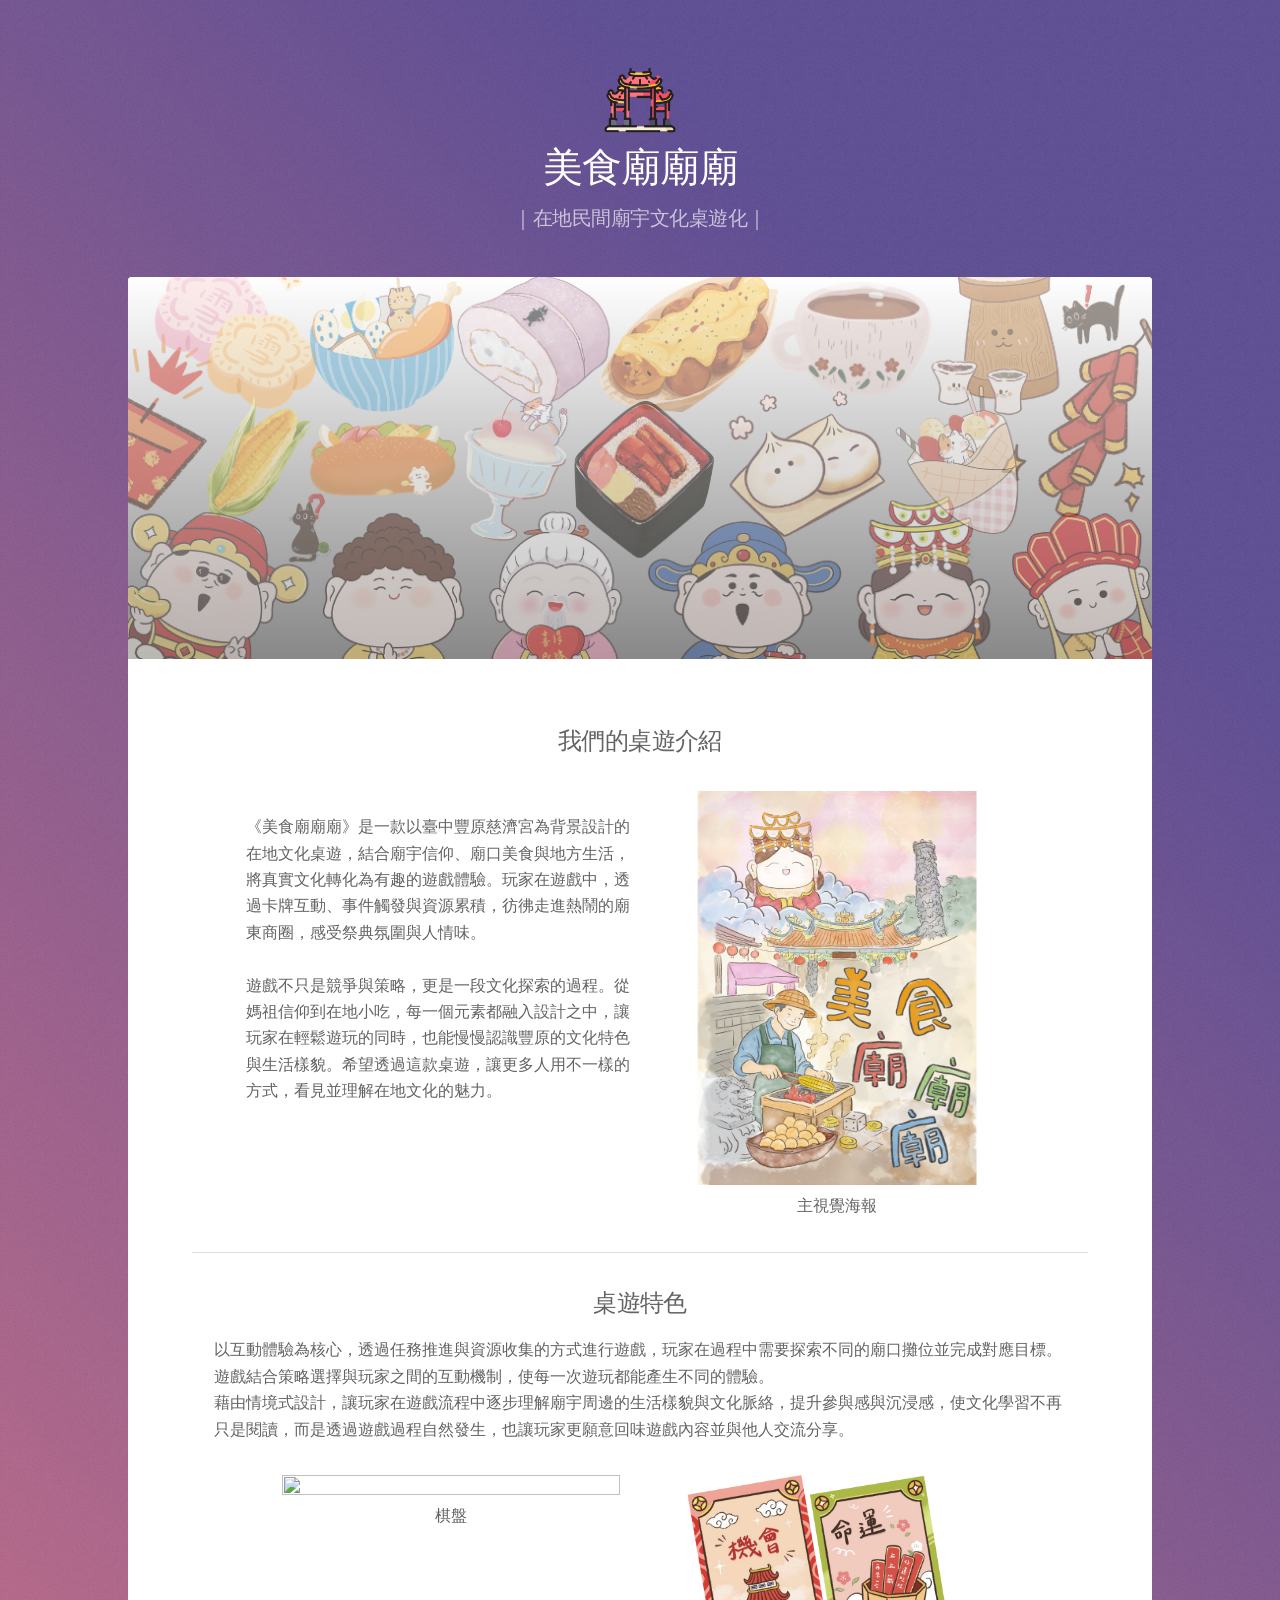
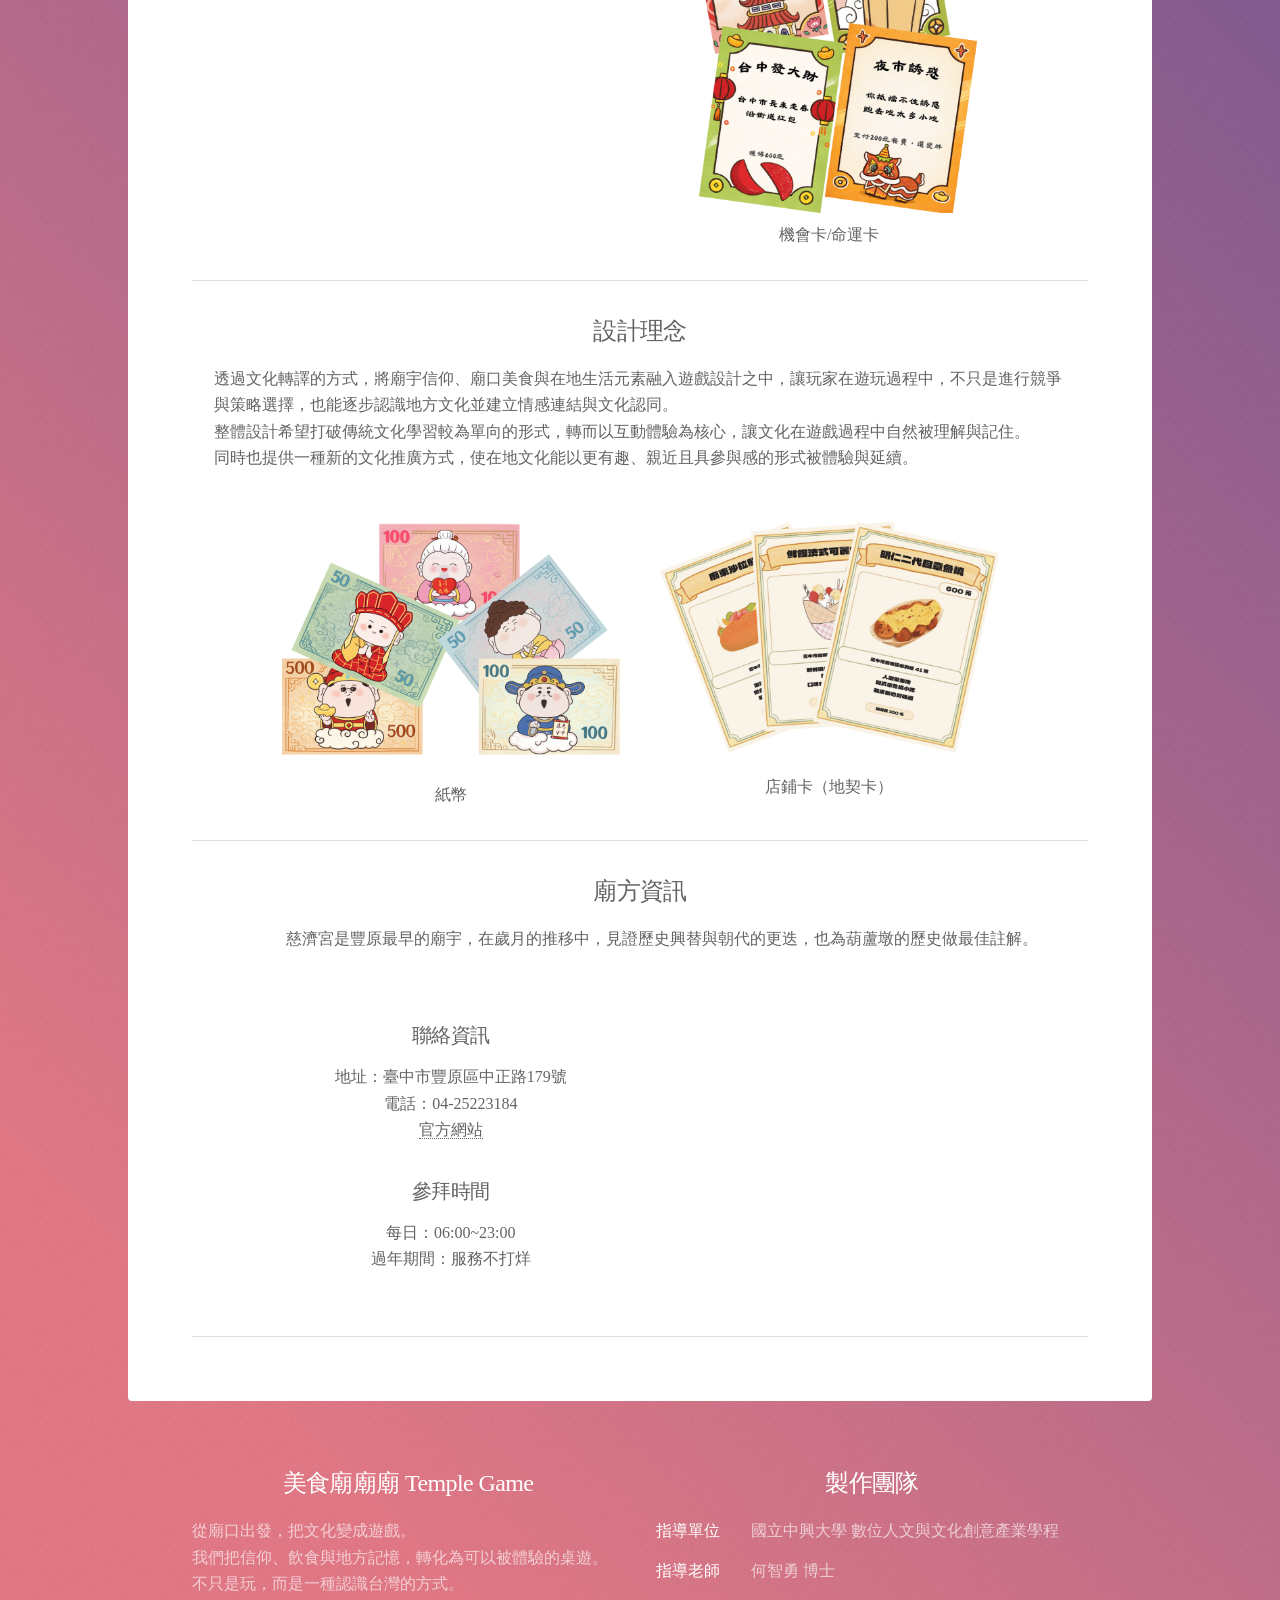
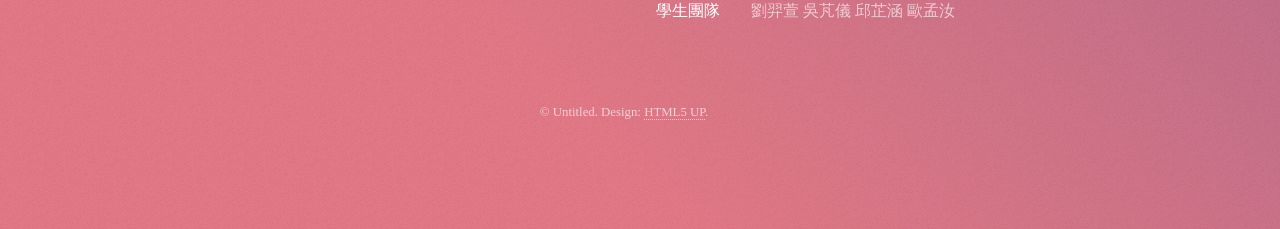
==== generic.html @ 6a03b74d "Add files via upload" ====
<!DOCTYPE HTML>
<!--
	Stellar by HTML5 UP
	html5up.net | @ajlkn
	Free for personal and commercial use under the CCA 3.0 license (html5up.net/license)
-->
<html>
	<head>
		<title>Tample-Game</title>
		<meta charset="utf-8" />
		<meta name="viewport" content="width=device-width, initial-scale=1, user-scalable=no" />
		<link rel="stylesheet" href="assets/css/main.css" />
		<noscript><link rel="stylesheet" href="assets/css/noscript.css" /></noscript>
	</head>
	<body class="is-preload">

		<!-- Wrapper -->
			<div id="wrapper">

				<!-- Header -->
					<header id="header">
						<span class="logo"><img src="images/chinese-temple.png"  width="8%" height="8%" alt=""/></span>
						<h1>美食廟廟廟</h1>
						<p>｜在地民間廟宇文化桌遊化｜</p>
					</header>

				<!-- Main -->
					<div id="main">

						<!-- Content -->
							<section id="content" class="main">
								<span class="image main"><img src="images/頁首.png" width="auto" height="auto" alt=""/></span>
								<h2>我們的桌遊介紹</h2>
								<p></p>
								<div class="container1">
									<div class="col1">《美食廟廟廟》是一款以臺中豐原慈濟宮為背景設計的在地文化桌遊，結合廟宇信仰、廟口美食與地方生活，將真實文化轉化為有趣的遊戲體驗。玩家在遊戲中，透過卡牌互動、事件觸發與資源累積，彷彿走進熱鬧的廟東商圈，感受祭典氛圍與人情味。
										<br>
								<br>
								遊戲不只是競爭與策略，更是一段文化探索的過程。從媽祖信仰到在地小吃，每一個元素都融入設計之中，讓玩家在輕鬆遊玩的同時，也能慢慢認識豐原的文化特色與生活樣貌。希望透過這款桌遊，讓更多人用不一樣的方式，看見並理解在地文化的魅力。
									</div>
									<div class="col2"><img src="images/主視覺海報.png" width="100%" height="100%" alt=""/>主視覺海報</div>
									
								</div>
								<hr>
								
								<p></p>
								<h2>桌遊特色</h2>
								<div class="p1">
								<p>以互動體驗為核心，透過任務推進與資源收集的方式進行遊戲，玩家在過程中需要探索不同的廟口攤位並完成對應目標。遊戲結合策略選擇與玩家之間的互動機制，使每一次遊玩都能產生不同的體驗。
								<br>
								藉由情境式設計，讓玩家在遊戲流程中逐步理解廟宇周邊的生活樣貌與文化脈絡，提升參與感與沉浸感，使文化學習不再只是閱讀，而是透過遊戲過程自然發生，也讓玩家更願意回味遊戲內容並與他人交流分享。</p></div>
							  <div class="container2">
								  <div class="col3"><img src="images/棋盤.png" width="100%" height="100%" alt=""/>棋盤</div>
								  <div class="col4"><img src="images/機會命運.png" width="100%" height="100%" alt=""/>機會卡/命運卡</div>
								</div>
								<hr>
								<h2>設計理念</h2>
								<div class="p2">
								<p>透過文化轉譯的方式，將廟宇信仰、廟口美食與在地生活元素融入遊戲設計之中，讓玩家在遊玩過程中，不只是進行競爭與策略選擇，也能逐步認識地方文化並建立情感連結與文化認同。<br>整體設計希望打破傳統文化學習較為單向的形式，轉而以互動體驗為核心，讓文化在遊戲過程中自然被理解與記住。
									<br>同時也提供一種新的文化推廣方式，使在地文化能以更有趣、親近且具參與感的形式被體驗與延續。</p>
									</div>
							  <div class="container3"> 
								  <div class="col5"><img src="images/錢幣.png" width="100%" height="85%" alt=""/>紙幣</div>
								  <div class="col6"><img src="images/店鋪卡.png" width="100%" height="90%" alt=""/>店鋪卡（地契卡）</div>
                                </div>
								<hr>
								<h2>廟方資訊</h2>
								<div class="p3">
								<p>慈濟宮是豐原最早的廟宇，在歲月的推移中，見證歷史興替與朝代的更迭，也為葫蘆墩的歷史做最佳註解。</p>
									</div>
								<div class="container4"> 
								  <div class="col7">
									  <h3>聯絡資訊</h3>
									地址：臺中市豐原區中正路179號
 									<br>電話：04-25223184
									  <br><a href="https://www.fyma.com.tw/index.php">官方網站</a>
									   <p>
									<h3>參拜時間</h3>
									每日：06:00~23:00
									<br>過年期間：服務不打烊
									  </p></div>
								
									
								  <div class="col8"><iframe src="https://www.google.com/maps/embed?pb=!1m14!1m8!1m3!1d14550.87748679937!2d120.718991!3d24.251592!3m2!1i1024!2i768!4f13.1!3m3!1m2!1s0x34691a0f5cfa299f%3A0x69ab580b40ba8747!2z6LGQ5Y6f5oWI5r-f5a6uKOixkOWOn-WqvSk!5e0!3m2!1szh-TW!2stw!4v1776348699461!5m2!1szh-TW!2stw" width="100%" height="100%" style="border:0;" allowfullscreen="" loading="lazy" referrerpolicy="no-referrer-when-downgrade"></iframe>
								  
								  </div>
								
								
								
								
								</div>	
						<hr>
							</section>

					</div>

				<!-- Footer -->
					<footer id="footer">
						<section>
							<h2>美食廟廟廟 Temple Game</h2>
							<p>從廟口出發，把文化變成遊戲。
							<br>我們把信仰、飲食與地方記憶，轉化為可以被體驗的桌遊。
								不只是玩，而是一種認識台灣的方式。</p>
						</section>
						
						<section>
							<h2>製作團隊</h2>
							<dl class="alt">
								<dt>指導單位</dt>
								<dd>國立中興大學 數位人文與文化創意產業學程</dd>
								<dt>指導老師</dt>
								<dd>何智勇 博士</dd>
								<dt>學生團隊</dt>
								<dd>劉羿萱 吳芃儀 邱芷涵 歐孟汝</dd>
							</dl>
							
						</section>
						<p class="copyright">&copy; Untitled. Design: <a href="https://html5up.net">HTML5 UP</a>.</p>
					</footer>

			</div>

		

	</body>
</html>
---- assets/css/main.css ----
@import url(fontawesome-all.min.css);
@import 'https://fonts.googleapis.com/css?family=Source+Sans+Pro:300,400';
@import url("jf_openhuninn_2_1/stylesheet.css");


/*
	Stellar by HTML5 UP
	html5up.net | @ajlkn
	Free for personal and commercial use under the CCA 3.0 license (html5up.net/license)
*/

html, body, div, span, applet, object,
iframe, h1, h2, h3, h4, h5, h6, p, blockquote,
pre, a, abbr, acronym, address, big, cite,
code, del, dfn, em, img, ins, kbd, q, s, samp,
small, strike, strong, sub, sup, tt, var, b,
u, i, center, dl, dt, dd, ol, ul, li, fieldset,
form, label, legend, table, caption, tbody,
tfoot, thead, tr, th, td, article, aside,
canvas, details, embed, figure, figcaption,
footer, header, hgroup, menu, nav, output, ruby,
section, summary, time, mark, audio, video {
    margin: 0;
    padding: 0;
    border: 0;
    font-size: 100%;
    font-family: "jf openhuninn 2 1";
    vertical-align: baseline;
}



article, aside, details, figcaption, figure,
footer, header, hgroup, menu, nav, section {
	display: block;}

body {
	line-height: 1;
}
h2 {
    text-align: center;
    font-family: "jf openhuninn 2 1";
}
.container1 {
    width: 88%;
    margin-left: auto;
    margin-right: auto;
    display: flex;
    height: 30%;
}
.col1 {
    flex: 1;
    width: 15%;
    height: 15%;
    text-align: left;
    padding-top: 3%;
}
.col2 {
    flex: 1;
    width: 23%;
    height: 21%;
    text-align: center;
}
.col2{width:120%; height:120%}
.col2 img{transform:scale(1,1);transition:all 1s ease-out}
.col2 img:hover{transform:scale(1.2,1.2);}

.container2{
    width: 80%;
    margin-left: auto;
    margin-right: auto;
    display: flex;
    height: 30%;
}
.col3 {
    flex: 1;
    width: 15%;
    height: 15%;
    text-align: center;
    margin-right: 20px;
}
.col3{width:120%; height:120%}
.col3 img{;transition: all 1s ease-out;}
.col3 img:hover{transform:scale(1.2,1.2);}

.col4 {
    flex: 1;
    width: 15%;
    height: 15%;
    text-align: center;
    margin-left: 20px;
}
.col4{width:120%; height:120%}
.col4 img{transition: all 1s ease-out;}
.col4 img:hover{transform:scale(1.2,1.2);}

.container3{
    width: 80%;
    margin-left: auto;
    margin-right: auto;
    display: flex;
    height: 30%;
}
.col5 {
    flex: 1;
    width: 15%;
    height: 15%;
    text-align: center;
    margin-right: 20px;
}
.col5{width:120%; height:120%}
.col5 img{;transition: all 1s ease-out;}
.col5 img:hover{transform:scale(1.2,1.2);}

.col6 {
    flex: 1;
    width: 15%;
    height: 15%;
    text-align: center;
    margin-left: 20px;
}
.col6{width:120%; height:120%}
.col6 img{transition: all 1s ease-out;}
.col6 img:hover{transform:scale(1.2,1.2);}

.container4{
    width: 80%;
    margin-left: auto;
    margin-right: auto;
    display: flex;
    height: 100%;
}
.col7 {
    flex: 1;
    width: 15%;
    height: 15%;
    text-align: center;
    margin-right: 20px;
    margin-top: 5%;
}

.col8 {
    flex: 1;
    text-align: center;
    margin-left: 20px;
}
.container5 {
    width: 88%;
    margin-left: auto;
    margin-right: auto;
    display: flex;
    height: 30%;
}
.col9 {
    flex: 1;
    height: 30%;
    text-align: left;
    padding-top: 3%;
    margin-right: 4%;
}
.col10 {
    flex: 1;
    width: 15%;
    height: 15%;
    text-align: center;
    margin-left: 5%;
}
.col10{width:120%; height:120%}
.col10 img{transition: all 1s ease-out;}
.col10 img:hover{transform:scale(1.2,1.2);}

.container6 {
	 width: 88%;
    margin-left: auto;
    margin-right: auto;
    display: flex;
    height: 30%;
}
.col11 {
	 flex: 1;
    height: 30%;
    text-align: left;
    padding-top: 3%;
    margin-right: 4%;

}
.col12 {
	flex: 1;
    width: 15%;
    height: 15%;
    text-align: center;
    margin-left: 5%;
}
.col12{width:120%; height:120%}
.col12 img{transition: all 1s ease-out;}
.col12 img:hover{transform:scale(1.2,1.2);}

.container7 {
	width: 80%;
    margin-left: auto;
    margin-right: auto;
    display: flex;
    height: 100%;
}
.col13 {
    flex: 1;
    width: 15%;
    height: 15%;
    text-align: center;
    margin-right: 20px;
}

.col14 {
	flex: 1;
    text-align: center;
    margin-left: 20px;
}



















ol, ul {
	list-style: none;
}

section .alt dt {
    padding-left: 0px;
    padding-right: 0px;
    min-width: 22%;


}


blockquote, q {
	quotes: none;
}

	blockquote:before, blockquote:after, q:before, q:after {
		content: '';
		content: none;
	}

table {
	border-collapse: collapse;
	border-spacing: 0;
}

body {
	-webkit-text-size-adjust: none;
}

mark {
	background-color: transparent;
	color: inherit;
}

input::-moz-focus-inner {
	border: 0;
	padding: 0;
}

input, select, textarea {
	-moz-appearance: none;
	-webkit-appearance: none;
	-ms-appearance: none;
	appearance: none;
}

/* Basic */

	@-ms-viewport {
		width: device-width;
	}

	body {
		-ms-overflow-style: scrollbar;
	}
.p1 {
    width: 95%;
    margin-left: auto;
    margin-right: auto;

}
.p2 {
    width: 95%;
    margin-left: auto;
    margin-right: auto;
}
.p3 {
    margin-right: auto;
    margin-left: auto;
    text-align: center;
    min-width: 105%;
}









	@media screen and (max-width: 480px) {

		html, body {
			min-width: 320px;
		}

	}

	html {
		box-sizing: border-box;
	}

	*, *:before, *:after {
		box-sizing: inherit;
	}

	body {
		background-color: #935d8c;
		background-image: url("images/overlay.png"), -moz-linear-gradient(45deg, #e37682 15%, #5f4d93 85%);
		background-image: url("images/overlay.png"), -webkit-linear-gradient(45deg, #e37682 15%, #5f4d93 85%);
		background-image: url("images/overlay.png"), -ms-linear-gradient(45deg, #e37682 15%, #5f4d93 85%);
		background-image: url("images/overlay.png"), linear-gradient(45deg, #e37682 15%, #5f4d93 85%);
	}

		body.is-preload *, body.is-preload *:before, body.is-preload *:after {
			-moz-animation: none !important;
			-webkit-animation: none !important;
			-ms-animation: none !important;
			animation: none !important;
			-moz-transition: none !important;
			-webkit-transition: none !important;
			-ms-transition: none !important;
			transition: none !important;
		}

/* Type */

	body {
		background-color: #935d8c;
		color: rgba(255, 255, 255, 0.65);
	}

	body, input, select, textarea {
		font-family: "Source Sans Pro", Helvetica, sans-serif;
		font-size: 17pt;
		font-weight: 300;
		line-height: 1.65;
	}

		@media screen and (max-width: 1680px) {

			body, input, select, textarea {
				font-size: 14pt;
			}

		}

		@media screen and (max-width: 1280px) {

			body, input, select, textarea {
				font-size: 12pt;
			}

		}

		@media screen and (max-width: 360px) {

			body, input, select, textarea {
				font-size: 11pt;
			}

		}

	a {
		-moz-transition: color 0.2s ease, border-bottom 0.2s ease;
		-webkit-transition: color 0.2s ease, border-bottom 0.2s ease;
		-ms-transition: color 0.2s ease, border-bottom 0.2s ease;
		transition: color 0.2s ease, border-bottom 0.2s ease;
		text-decoration: none;
		border-bottom: dotted 1px;
		color: inherit;
	}

		a:hover {
			border-bottom-color: transparent;
		}

	strong, b {
		font-weight: 400;
	}

	em, i {
		font-style: italic;
	}

	p {
		margin: 0 0 2em 0;
	}

		p.content {
			-moz-columns: 20em 2;
			-webkit-columns: 20em 2;
			-ms-columns: 20em 2;
			columns: 20em 2;
			-moz-column-gap: 2em;
			-webkit-column-gap: 2em;
			-ms-column-gap: 2em;
			column-gap: 2em;
			text-align: justify;
		}

	h1, h2, h3, h4, h5, h6 {
		font-weight: 300;
		line-height: 1.5;
		margin: 0 0 0.7em 0;
		letter-spacing: -0.025em;
	}

		h1 a, h2 a, h3 a, h4 a, h5 a, h6 a {
			color: inherit;
			text-decoration: none;
		}

	h1 {
		font-size: 2.5em;
		line-height: 1.2;
	}

	h2 {
		font-size: 1.5em;
	}

	h3 {
		font-size: 1.25em;
	}

	h4 {
		font-size: 1.1em;
	}

	h5 {
		font-size: 0.9em;
	}

	h6 {
		font-size: 0.7em;
	}

	@media screen and (max-width: 736px) {

		h1 {
			font-size: 2em;
		}

	}

	sub {
		font-size: 0.8em;
		position: relative;
		top: 0.5em;
	}

	sup {
		font-size: 0.8em;
		position: relative;
		top: -0.5em;
	}

	blockquote {
		border-left: solid 4px;
		font-style: italic;
		margin: 0 0 2em 0;
		padding: 0.5em 0 0.5em 2em;
	}

	code {
		border-radius: 8px;
		border: solid 1px;
		font-family: "Courier New", monospace;
		font-size: 0.9em;
		margin: 0 0.25em;
		padding: 0.25em 0.65em;
	}

	pre {
		-webkit-overflow-scrolling: touch;
		font-family: "Courier New", monospace;
		font-size: 0.9em;
		margin: 0 0 2em 0;
	}

		pre code {
			display: block;
			line-height: 1.75;
			padding: 1em 1.5em;
			overflow-x: auto;
		}

	hr {
		border: 0;
		border-bottom: solid 1px;
		margin: 2em 0;
	}

		hr.major {
			margin: 3em 0;
		}

	.align-left {
		text-align: left;
	}

	.align-center {
		text-align: center;
	}

	.align-right {
		text-align: right;
	}

	input, select, textarea {
		color: #ffffff;
	}

	a:hover {
		color: #ffffff;
	}

	strong, b {
		color: #ffffff;
	}

	h1, h2, h3, h4, h5, h6 {
		color: #ffffff;
	}

	blockquote {
		border-left-color: rgba(255, 255, 255, 0.35);
	}

	code {
		background: rgba(255, 255, 255, 0.075);
		border-color: rgba(255, 255, 255, 0.35);
	}

	hr {
		border-bottom-color: rgba(255, 255, 255, 0.35);
	}

/* Row */

	.row {
		display: flex;
		flex-wrap: wrap;
		box-sizing: border-box;
		align-items: stretch;
	}

		.row > * {
			box-sizing: border-box;
		}

		.row.gtr-uniform > * > :last-child {
			margin-bottom: 0;
		}

		.row.aln-left {
			justify-content: flex-start;
		}

		.row.aln-center {
			justify-content: center;
		}

		.row.aln-right {
			justify-content: flex-end;
		}

		.row.aln-top {
			align-items: flex-start;
		}

		.row.aln-middle {
			align-items: center;
		}

		.row.aln-bottom {
			align-items: flex-end;
		}

		.row > .imp {
			order: -1;
		}

		.row > .col-1 {
			width: 8.33333%;
		}

		.row > .off-1 {
			margin-left: 8.33333%;
		}

		.row > .col-2 {
			width: 16.66667%;
		}

		.row > .off-2 {
			margin-left: 16.66667%;
		}

		.row > .col-3 {
			width: 25%;
		}

		.row > .off-3 {
			margin-left: 25%;
		}

		.row > .col-4 {
			width: 33.33333%;
		}

		.row > .off-4 {
			margin-left: 33.33333%;
		}

		.row > .col-5 {
			width: 41.66667%;
		}

		.row > .off-5 {
			margin-left: 41.66667%;
		}

		.row > .col-6 {
			width: 50%;
		}

		.row > .off-6 {
			margin-left: 50%;
		}

		.row > .col-7 {
			width: 58.33333%;
		}

		.row > .off-7 {
			margin-left: 58.33333%;
		}

		.row > .col-8 {
			width: 66.66667%;
		}

		.row > .off-8 {
			margin-left: 66.66667%;
		}

		.row > .col-9 {
			width: 75%;
		}

		.row > .off-9 {
			margin-left: 75%;
		}

		.row > .col-10 {
			width: 83.33333%;
		}

		.row > .off-10 {
			margin-left: 83.33333%;
		}

		.row > .col-11 {
			width: 91.66667%;
		}

		.row > .off-11 {
			margin-left: 91.66667%;
		}

		.row > .col-12 {
			width: 100%;
		}

		.row > .off-12 {
			margin-left: 100%;
		}

		.row.gtr-0 {
			margin-top: 0;
			margin-left: 0em;
		}

			.row.gtr-0 > * {
				padding: 0 0 0 0em;
			}

			.row.gtr-0.gtr-uniform {
				margin-top: 0em;
			}

				.row.gtr-0.gtr-uniform > * {
					padding-top: 0em;
				}

		.row.gtr-25 {
			margin-top: 0;
			margin-left: -0.375em;
		}

			.row.gtr-25 > * {
				padding: 0 0 0 0.375em;
			}

			.row.gtr-25.gtr-uniform {
				margin-top: -0.375em;
			}

				.row.gtr-25.gtr-uniform > * {
					padding-top: 0.375em;
				}

		.row.gtr-50 {
			margin-top: 0;
			margin-left: -0.75em;
		}

			.row.gtr-50 > * {
				padding: 0 0 0 0.75em;
			}

			.row.gtr-50.gtr-uniform {
				margin-top: -0.75em;
			}

				.row.gtr-50.gtr-uniform > * {
					padding-top: 0.75em;
				}

		.row {
			margin-top: 0;
			margin-left: -1.5em;
		}

			.row > * {
				padding: 0 0 0 1.5em;
			}

			.row.gtr-uniform {
				margin-top: -1.5em;
			}

				.row.gtr-uniform > * {
					padding-top: 1.5em;
				}

		.row.gtr-150 {
			margin-top: 0;
			margin-left: -2.25em;
		}

			.row.gtr-150 > * {
				padding: 0 0 0 2.25em;
			}

			.row.gtr-150.gtr-uniform {
				margin-top: -2.25em;
			}

				.row.gtr-150.gtr-uniform > * {
					padding-top: 2.25em;
				}

		.row.gtr-200 {
			margin-top: 0;
			margin-left: -3em;
		}

			.row.gtr-200 > * {
				padding: 0 0 0 3em;
			}

			.row.gtr-200.gtr-uniform {
				margin-top: -3em;
			}

				.row.gtr-200.gtr-uniform > * {
					padding-top: 3em;
				}

		@media screen and (max-width: 1680px) {

			.row {
				display: flex;
				flex-wrap: wrap;
				box-sizing: border-box;
				align-items: stretch;
			}

				.row > * {
					box-sizing: border-box;
				}

				.row.gtr-uniform > * > :last-child {
					margin-bottom: 0;
				}

				.row.aln-left {
					justify-content: flex-start;
				}

				.row.aln-center {
					justify-content: center;
				}

				.row.aln-right {
					justify-content: flex-end;
				}

				.row.aln-top {
					align-items: flex-start;
				}

				.row.aln-middle {
					align-items: center;
				}

				.row.aln-bottom {
					align-items: flex-end;
				}

				.row > .imp-xlarge {
					order: -1;
				}

				.row > .col-1-xlarge {
					width: 8.33333%;
				}

				.row > .off-1-xlarge {
					margin-left: 8.33333%;
				}

				.row > .col-2-xlarge {
					width: 16.66667%;
				}

				.row > .off-2-xlarge {
					margin-left: 16.66667%;
				}

				.row > .col-3-xlarge {
					width: 25%;
				}

				.row > .off-3-xlarge {
					margin-left: 25%;
				}

				.row > .col-4-xlarge {
					width: 33.33333%;
				}

				.row > .off-4-xlarge {
					margin-left: 33.33333%;
				}

				.row > .col-5-xlarge {
					width: 41.66667%;
				}

				.row > .off-5-xlarge {
					margin-left: 41.66667%;
				}

				.row > .col-6-xlarge {
					width: 50%;
				}

				.row > .off-6-xlarge {
					margin-left: 50%;
				}

				.row > .col-7-xlarge {
					width: 58.33333%;
				}

				.row > .off-7-xlarge {
					margin-left: 58.33333%;
				}

				.row > .col-8-xlarge {
					width: 66.66667%;
				}

				.row > .off-8-xlarge {
					margin-left: 66.66667%;
				}

				.row > .col-9-xlarge {
					width: 75%;
				}

				.row > .off-9-xlarge {
					margin-left: 75%;
				}

				.row > .col-10-xlarge {
					width: 83.33333%;
				}

				.row > .off-10-xlarge {
					margin-left: 83.33333%;
				}

				.row > .col-11-xlarge {
					width: 91.66667%;
				}

				.row > .off-11-xlarge {
					margin-left: 91.66667%;
				}

				.row > .col-12-xlarge {
					width: 100%;
				}

				.row > .off-12-xlarge {
					margin-left: 100%;
				}

				.row.gtr-0 {
					margin-top: 0;
					margin-left: 0em;
				}

					.row.gtr-0 > * {
						padding: 0 0 0 0em;
					}

					.row.gtr-0.gtr-uniform {
						margin-top: 0em;
					}

						.row.gtr-0.gtr-uniform > * {
							padding-top: 0em;
						}

				.row.gtr-25 {
					margin-top: 0;
					margin-left: -0.375em;
				}

					.row.gtr-25 > * {
						padding: 0 0 0 0.375em;
					}

					.row.gtr-25.gtr-uniform {
						margin-top: -0.375em;
					}

						.row.gtr-25.gtr-uniform > * {
							padding-top: 0.375em;
						}

				.row.gtr-50 {
					margin-top: 0;
					margin-left: -0.75em;
				}

					.row.gtr-50 > * {
						padding: 0 0 0 0.75em;
					}

					.row.gtr-50.gtr-uniform {
						margin-top: -0.75em;
					}

						.row.gtr-50.gtr-uniform > * {
							padding-top: 0.75em;
						}

				.row {
					margin-top: 0;
					margin-left: -1.5em;
				}

					.row > * {
						padding: 0 0 0 1.5em;
					}

					.row.gtr-uniform {
						margin-top: -1.5em;
					}

						.row.gtr-uniform > * {
							padding-top: 1.5em;
						}

				.row.gtr-150 {
					margin-top: 0;
					margin-left: -2.25em;
				}

					.row.gtr-150 > * {
						padding: 0 0 0 2.25em;
					}

					.row.gtr-150.gtr-uniform {
						margin-top: -2.25em;
					}

						.row.gtr-150.gtr-uniform > * {
							padding-top: 2.25em;
						}

				.row.gtr-200 {
					margin-top: 0;
					margin-left: -3em;
				}

					.row.gtr-200 > * {
						padding: 0 0 0 3em;
					}

					.row.gtr-200.gtr-uniform {
						margin-top: -3em;
					}

						.row.gtr-200.gtr-uniform > * {
							padding-top: 3em;
						}

		}

		@media screen and (max-width: 1280px) {

			.row {
				display: flex;
				flex-wrap: wrap;
				box-sizing: border-box;
				align-items: stretch;
			}

				.row > * {
					box-sizing: border-box;
				}

				.row.gtr-uniform > * > :last-child {
					margin-bottom: 0;
				}

				.row.aln-left {
					justify-content: flex-start;
				}

				.row.aln-center {
					justify-content: center;
				}

				.row.aln-right {
					justify-content: flex-end;
				}

				.row.aln-top {
					align-items: flex-start;
				}

				.row.aln-middle {
					align-items: center;
				}

				.row.aln-bottom {
					align-items: flex-end;
				}

				.row > .imp-large {
					order: -1;
				}

				.row > .col-1-large {
					width: 8.33333%;
				}

				.row > .off-1-large {
					margin-left: 8.33333%;
				}

				.row > .col-2-large {
					width: 16.66667%;
				}

				.row > .off-2-large {
					margin-left: 16.66667%;
				}

				.row > .col-3-large {
					width: 25%;
				}

				.row > .off-3-large {
					margin-left: 25%;
				}

				.row > .col-4-large {
					width: 33.33333%;
				}

				.row > .off-4-large {
					margin-left: 33.33333%;
				}

				.row > .col-5-large {
					width: 41.66667%;
				}

				.row > .off-5-large {
					margin-left: 41.66667%;
				}

				.row > .col-6-large {
					width: 50%;
				}

				.row > .off-6-large {
					margin-left: 50%;
				}

				.row > .col-7-large {
					width: 58.33333%;
				}

				.row > .off-7-large {
					margin-left: 58.33333%;
				}

				.row > .col-8-large {
					width: 66.66667%;
				}

				.row > .off-8-large {
					margin-left: 66.66667%;
				}

				.row > .col-9-large {
					width: 75%;
				}

				.row > .off-9-large {
					margin-left: 75%;
				}

				.row > .col-10-large {
					width: 83.33333%;
				}

				.row > .off-10-large {
					margin-left: 83.33333%;
				}

				.row > .col-11-large {
					width: 91.66667%;
				}

				.row > .off-11-large {
					margin-left: 91.66667%;
				}

				.row > .col-12-large {
					width: 100%;
				}

				.row > .off-12-large {
					margin-left: 100%;
				}

				.row.gtr-0 {
					margin-top: 0;
					margin-left: 0em;
				}

					.row.gtr-0 > * {
						padding: 0 0 0 0em;
					}

					.row.gtr-0.gtr-uniform {
						margin-top: 0em;
					}

						.row.gtr-0.gtr-uniform > * {
							padding-top: 0em;
						}

				.row.gtr-25 {
					margin-top: 0;
					margin-left: -0.375em;
				}

					.row.gtr-25 > * {
						padding: 0 0 0 0.375em;
					}

					.row.gtr-25.gtr-uniform {
						margin-top: -0.375em;
					}

						.row.gtr-25.gtr-uniform > * {
							padding-top: 0.375em;
						}

				.row.gtr-50 {
					margin-top: 0;
					margin-left: -0.75em;
				}

					.row.gtr-50 > * {
						padding: 0 0 0 0.75em;
					}

					.row.gtr-50.gtr-uniform {
						margin-top: -0.75em;
					}

						.row.gtr-50.gtr-uniform > * {
							padding-top: 0.75em;
						}

				.row {
					margin-top: 0;
					margin-left: -1.5em;
				}

					.row > * {
						padding: 0 0 0 1.5em;
					}

					.row.gtr-uniform {
						margin-top: -1.5em;
					}

						.row.gtr-uniform > * {
							padding-top: 1.5em;
						}

				.row.gtr-150 {
					margin-top: 0;
					margin-left: -2.25em;
				}

					.row.gtr-150 > * {
						padding: 0 0 0 2.25em;
					}

					.row.gtr-150.gtr-uniform {
						margin-top: -2.25em;
					}

						.row.gtr-150.gtr-uniform > * {
							padding-top: 2.25em;
						}

				.row.gtr-200 {
					margin-top: 0;
					margin-left: -3em;
				}

					.row.gtr-200 > * {
						padding: 0 0 0 3em;
					}

					.row.gtr-200.gtr-uniform {
						margin-top: -3em;
					}

						.row.gtr-200.gtr-uniform > * {
							padding-top: 3em;
						}

		}

		@media screen and (max-width: 980px) {

			.row {
				display: flex;
				flex-wrap: wrap;
				box-sizing: border-box;
				align-items: stretch;
			}

				.row > * {
					box-sizing: border-box;
				}

				.row.gtr-uniform > * > :last-child {
					margin-bottom: 0;
				}

				.row.aln-left {
					justify-content: flex-start;
				}

				.row.aln-center {
					justify-content: center;
				}

				.row.aln-right {
					justify-content: flex-end;
				}

				.row.aln-top {
					align-items: flex-start;
				}

				.row.aln-middle {
					align-items: center;
				}

				.row.aln-bottom {
					align-items: flex-end;
				}

				.row > .imp-medium {
					order: -1;
				}

				.row > .col-1-medium {
					width: 8.33333%;
				}

				.row > .off-1-medium {
					margin-left: 8.33333%;
				}

				.row > .col-2-medium {
					width: 16.66667%;
				}

				.row > .off-2-medium {
					margin-left: 16.66667%;
				}

				.row > .col-3-medium {
					width: 25%;
				}

				.row > .off-3-medium {
					margin-left: 25%;
				}

				.row > .col-4-medium {
					width: 33.33333%;
				}

				.row > .off-4-medium {
					margin-left: 33.33333%;
				}

				.row > .col-5-medium {
					width: 41.66667%;
				}

				.row > .off-5-medium {
					margin-left: 41.66667%;
				}

				.row > .col-6-medium {
					width: 50%;
				}

				.row > .off-6-medium {
					margin-left: 50%;
				}

				.row > .col-7-medium {
					width: 58.33333%;
				}

				.row > .off-7-medium {
					margin-left: 58.33333%;
				}

				.row > .col-8-medium {
					width: 66.66667%;
				}

				.row > .off-8-medium {
					margin-left: 66.66667%;
				}

				.row > .col-9-medium {
					width: 75%;
				}

				.row > .off-9-medium {
					margin-left: 75%;
				}

				.row > .col-10-medium {
					width: 83.33333%;
				}

				.row > .off-10-medium {
					margin-left: 83.33333%;
				}

				.row > .col-11-medium {
					width: 91.66667%;
				}

				.row > .off-11-medium {
					margin-left: 91.66667%;
				}

				.row > .col-12-medium {
					width: 100%;
				}

				.row > .off-12-medium {
					margin-left: 100%;
				}

				.row.gtr-0 {
					margin-top: 0;
					margin-left: 0em;
				}

					.row.gtr-0 > * {
						padding: 0 0 0 0em;
					}

					.row.gtr-0.gtr-uniform {
						margin-top: 0em;
					}

						.row.gtr-0.gtr-uniform > * {
							padding-top: 0em;
						}

				.row.gtr-25 {
					margin-top: 0;
					margin-left: -0.375em;
				}

					.row.gtr-25 > * {
						padding: 0 0 0 0.375em;
					}

					.row.gtr-25.gtr-uniform {
						margin-top: -0.375em;
					}

						.row.gtr-25.gtr-uniform > * {
							padding-top: 0.375em;
						}

				.row.gtr-50 {
					margin-top: 0;
					margin-left: -0.75em;
				}

					.row.gtr-50 > * {
						padding: 0 0 0 0.75em;
					}

					.row.gtr-50.gtr-uniform {
						margin-top: -0.75em;
					}

						.row.gtr-50.gtr-uniform > * {
							padding-top: 0.75em;
						}

				.row {
					margin-top: 0;
					margin-left: -1.5em;
				}

					.row > * {
						padding: 0 0 0 1.5em;
					}

					.row.gtr-uniform {
						margin-top: -1.5em;
					}

						.row.gtr-uniform > * {
							padding-top: 1.5em;
						}

				.row.gtr-150 {
					margin-top: 0;
					margin-left: -2.25em;
				}

					.row.gtr-150 > * {
						padding: 0 0 0 2.25em;
					}

					.row.gtr-150.gtr-uniform {
						margin-top: -2.25em;
					}

						.row.gtr-150.gtr-uniform > * {
							padding-top: 2.25em;
						}

				.row.gtr-200 {
					margin-top: 0;
					margin-left: -3em;
				}

					.row.gtr-200 > * {
						padding: 0 0 0 3em;
					}

					.row.gtr-200.gtr-uniform {
						margin-top: -3em;
					}

						.row.gtr-200.gtr-uniform > * {
							padding-top: 3em;
						}

		}

		@media screen and (max-width: 736px) {

			.row {
				display: flex;
				flex-wrap: wrap;
				box-sizing: border-box;
				align-items: stretch;
			}

				.row > * {
					box-sizing: border-box;
				}

				.row.gtr-uniform > * > :last-child {
					margin-bottom: 0;
				}

				.row.aln-left {
					justify-content: flex-start;
				}

				.row.aln-center {
					justify-content: center;
				}

				.row.aln-right {
					justify-content: flex-end;
				}

				.row.aln-top {
					align-items: flex-start;
				}

				.row.aln-middle {
					align-items: center;
				}

				.row.aln-bottom {
					align-items: flex-end;
				}

				.row > .imp-small {
					order: -1;
				}

				.row > .col-1-small {
					width: 8.33333%;
				}

				.row > .off-1-small {
					margin-left: 8.33333%;
				}

				.row > .col-2-small {
					width: 16.66667%;
				}

				.row > .off-2-small {
					margin-left: 16.66667%;
				}

				.row > .col-3-small {
					width: 25%;
				}

				.row > .off-3-small {
					margin-left: 25%;
				}

				.row > .col-4-small {
					width: 33.33333%;
				}

				.row > .off-4-small {
					margin-left: 33.33333%;
				}

				.row > .col-5-small {
					width: 41.66667%;
				}

				.row > .off-5-small {
					margin-left: 41.66667%;
				}

				.row > .col-6-small {
					width: 50%;
				}

				.row > .off-6-small {
					margin-left: 50%;
				}

				.row > .col-7-small {
					width: 58.33333%;
				}

				.row > .off-7-small {
					margin-left: 58.33333%;
				}

				.row > .col-8-small {
					width: 66.66667%;
				}

				.row > .off-8-small {
					margin-left: 66.66667%;
				}

				.row > .col-9-small {
					width: 75%;
				}

				.row > .off-9-small {
					margin-left: 75%;
				}

				.row > .col-10-small {
					width: 83.33333%;
				}

				.row > .off-10-small {
					margin-left: 83.33333%;
				}

				.row > .col-11-small {
					width: 91.66667%;
				}

				.row > .off-11-small {
					margin-left: 91.66667%;
				}

				.row > .col-12-small {
					width: 100%;
				}

				.row > .off-12-small {
					margin-left: 100%;
				}

				.row.gtr-0 {
					margin-top: 0;
					margin-left: 0em;
				}

					.row.gtr-0 > * {
						padding: 0 0 0 0em;
					}

					.row.gtr-0.gtr-uniform {
						margin-top: 0em;
					}

						.row.gtr-0.gtr-uniform > * {
							padding-top: 0em;
						}

				.row.gtr-25 {
					margin-top: 0;
					margin-left: -0.25em;
				}

					.row.gtr-25 > * {
						padding: 0 0 0 0.25em;
					}

					.row.gtr-25.gtr-uniform {
						margin-top: -0.25em;
					}

						.row.gtr-25.gtr-uniform > * {
							padding-top: 0.25em;
						}

				.row.gtr-50 {
					margin-top: 0;
					margin-left: -0.5em;
				}

					.row.gtr-50 > * {
						padding: 0 0 0 0.5em;
					}

					.row.gtr-50.gtr-uniform {
						margin-top: -0.5em;
					}

						.row.gtr-50.gtr-uniform > * {
							padding-top: 0.5em;
						}

				.row {
					margin-top: 0;
					margin-left: -1em;
				}

					.row > * {
						padding: 0 0 0 1em;
					}

					.row.gtr-uniform {
						margin-top: -1em;
					}

						.row.gtr-uniform > * {
							padding-top: 1em;
						}

				.row.gtr-150 {
					margin-top: 0;
					margin-left: -1.5em;
				}

					.row.gtr-150 > * {
						padding: 0 0 0 1.5em;
					}

					.row.gtr-150.gtr-uniform {
						margin-top: -1.5em;
					}

						.row.gtr-150.gtr-uniform > * {
							padding-top: 1.5em;
						}

				.row.gtr-200 {
					margin-top: 0;
					margin-left: -2em;
				}

					.row.gtr-200 > * {
						padding: 0 0 0 2em;
					}

					.row.gtr-200.gtr-uniform {
						margin-top: -2em;
					}

						.row.gtr-200.gtr-uniform > * {
							padding-top: 2em;
						}

		}

		@media screen and (max-width: 480px) {

			.row {
				display: flex;
				flex-wrap: wrap;
				box-sizing: border-box;
				align-items: stretch;
			}

				.row > * {
					box-sizing: border-box;
				}

				.row.gtr-uniform > * > :last-child {
					margin-bottom: 0;
				}

				.row.aln-left {
					justify-content: flex-start;
				}

				.row.aln-center {
					justify-content: center;
				}

				.row.aln-right {
					justify-content: flex-end;
				}

				.row.aln-top {
					align-items: flex-start;
				}

				.row.aln-middle {
					align-items: center;
				}

				.row.aln-bottom {
					align-items: flex-end;
				}

				.row > .imp-xsmall {
					order: -1;
				}

				.row > .col-1-xsmall {
					width: 8.33333%;
				}

				.row > .off-1-xsmall {
					margin-left: 8.33333%;
				}

				.row > .col-2-xsmall {
					width: 16.66667%;
				}

				.row > .off-2-xsmall {
					margin-left: 16.66667%;
				}

				.row > .col-3-xsmall {
					width: 25%;
				}

				.row > .off-3-xsmall {
					margin-left: 25%;
				}

				.row > .col-4-xsmall {
					width: 33.33333%;
				}

				.row > .off-4-xsmall {
					margin-left: 33.33333%;
				}

				.row > .col-5-xsmall {
					width: 41.66667%;
				}

				.row > .off-5-xsmall {
					margin-left: 41.66667%;
				}

				.row > .col-6-xsmall {
					width: 50%;
				}

				.row > .off-6-xsmall {
					margin-left: 50%;
				}

				.row > .col-7-xsmall {
					width: 58.33333%;
				}

				.row > .off-7-xsmall {
					margin-left: 58.33333%;
				}

				.row > .col-8-xsmall {
					width: 66.66667%;
				}

				.row > .off-8-xsmall {
					margin-left: 66.66667%;
				}

				.row > .col-9-xsmall {
					width: 75%;
				}

				.row > .off-9-xsmall {
					margin-left: 75%;
				}

				.row > .col-10-xsmall {
					width: 83.33333%;
				}

				.row > .off-10-xsmall {
					margin-left: 83.33333%;
				}

				.row > .col-11-xsmall {
					width: 91.66667%;
				}

				.row > .off-11-xsmall {
					margin-left: 91.66667%;
				}

				.row > .col-12-xsmall {
					width: 100%;
				}

				.row > .off-12-xsmall {
					margin-left: 100%;
				}

				.row.gtr-0 {
					margin-top: 0;
					margin-left: 0em;
				}

					.row.gtr-0 > * {
						padding: 0 0 0 0em;
					}

					.row.gtr-0.gtr-uniform {
						margin-top: 0em;
					}

						.row.gtr-0.gtr-uniform > * {
							padding-top: 0em;
						}

				.row.gtr-25 {
					margin-top: 0;
					margin-left: -0.3125em;
				}

					.row.gtr-25 > * {
						padding: 0 0 0 0.3125em;
					}

					.row.gtr-25.gtr-uniform {
						margin-top: -0.3125em;
					}

						.row.gtr-25.gtr-uniform > * {
							padding-top: 0.3125em;
						}

				.row.gtr-50 {
					margin-top: 0;
					margin-left: -0.625em;
				}

					.row.gtr-50 > * {
						padding: 0 0 0 0.625em;
					}

					.row.gtr-50.gtr-uniform {
						margin-top: -0.625em;
					}

						.row.gtr-50.gtr-uniform > * {
							padding-top: 0.625em;
						}

				.row {
					margin-top: 0;
					margin-left: -1.25em;
				}

					.row > * {
						padding: 0 0 0 1.25em;
					}

					.row.gtr-uniform {
						margin-top: -1.25em;
					}

						.row.gtr-uniform > * {
							padding-top: 1.25em;
						}

				.row.gtr-150 {
					margin-top: 0;
					margin-left: -1.875em;
				}

					.row.gtr-150 > * {
						padding: 0 0 0 1.875em;
					}

					.row.gtr-150.gtr-uniform {
						margin-top: -1.875em;
					}

						.row.gtr-150.gtr-uniform > * {
							padding-top: 1.875em;
						}

				.row.gtr-200 {
					margin-top: 0;
					margin-left: -2.5em;
				}

					.row.gtr-200 > * {
						padding: 0 0 0 2.5em;
					}

					.row.gtr-200.gtr-uniform {
						margin-top: -2.5em;
					}

						.row.gtr-200.gtr-uniform > * {
							padding-top: 2.5em;
						}

		}

/* Box */

	.box {
		border-radius: 8px;
		border: solid;
		margin-bottom: 2em;
		padding: 1.5em;
	}

		.box > :last-child,
		.box > :last-child > :last-child,
		.box > :last-child > :last-child > :last-child {
			margin-bottom: 0;
		}

		.box.alt {
			border: 0;
			border-radius: 0;
			padding: 0;
		}

	.box {
		border-color: rgba(255, 255, 255, 0.35);
	}

/* Button */

	input[type="submit"],
	input[type="reset"],
	input[type="button"],
	button,
	.button {
		-moz-appearance: none;
		-webkit-appearance: none;
		-ms-appearance: none;
		appearance: none;
		-moz-transition: background-color 0.2s ease-in-out, color 0.2s ease-in-out;
		-webkit-transition: background-color 0.2s ease-in-out, color 0.2s ease-in-out;
		-ms-transition: background-color 0.2s ease-in-out, color 0.2s ease-in-out;
		transition: background-color 0.2s ease-in-out, color 0.2s ease-in-out;
		border-radius: 8px;
		border: 0;
		cursor: pointer;
		display: inline-block;
		font-weight: 300;
		height: 2.75em;
		line-height: 2.75em;
		min-width: 9.25em;
		padding: 0 1.5em;
		text-align: center;
		text-decoration: none;
		white-space: nowrap;
	}

		input[type="submit"].icon,
		input[type="reset"].icon,
		input[type="button"].icon,
		button.icon,
		.button.icon {
			padding-left: 1.35em;
		}

			input[type="submit"].icon:before,
			input[type="reset"].icon:before,
			input[type="button"].icon:before,
			button.icon:before,
			.button.icon:before {
				margin-right: 0.5em;
			}

		input[type="submit"].fit,
		input[type="reset"].fit,
		input[type="button"].fit,
		button.fit,
		.button.fit {
			width: 100%;
		}

		input[type="submit"].small,
		input[type="reset"].small,
		input[type="button"].small,
		button.small,
		.button.small {
			font-size: 0.8em;
		}

		input[type="submit"].large,
		input[type="reset"].large,
		input[type="button"].large,
		button.large,
		.button.large {
			font-size: 1.35em;
		}

		input[type="submit"].disabled, input[type="submit"]:disabled,
		input[type="reset"].disabled,
		input[type="reset"]:disabled,
		input[type="button"].disabled,
		input[type="button"]:disabled,
		button.disabled,
		button:disabled,
		.button.disabled,
		.button:disabled {
			pointer-events: none;
			opacity: 0.25;
		}

		@media screen and (max-width: 736px) {

			input[type="submit"],
			input[type="reset"],
			input[type="button"],
			button,
			.button {
				min-width: 0;
			}

		}

	input[type="submit"],
	input[type="reset"],
	input[type="button"],
	button,
	.button {
		background-color: transparent;
		box-shadow: inset 0 0 0 1px rgba(255, 255, 255, 0.35);
		color: #ffffff !important;
	}

		input[type="submit"]:hover,
		input[type="reset"]:hover,
		input[type="button"]:hover,
		button:hover,
		.button:hover {
			background-color: rgba(255, 255, 255, 0.075);
		}

		input[type="submit"]:active,
		input[type="reset"]:active,
		input[type="button"]:active,
		button:active,
		.button:active {
			background-color: rgba(255, 255, 255, 0.2);
		}

		input[type="submit"].icon:before,
		input[type="reset"].icon:before,
		input[type="button"].icon:before,
		button.icon:before,
		.button.icon:before {
			color: rgba(255, 255, 255, 0.5);
		}

		input[type="submit"].primary,
		input[type="reset"].primary,
		input[type="button"].primary,
		button.primary,
		.button.primary {
			background-color: #8cc9f0;
			color: #ffffff !important;
			box-shadow: none;
		}

			input[type="submit"].primary:hover,
			input[type="reset"].primary:hover,
			input[type="button"].primary:hover,
			button.primary:hover,
			.button.primary:hover {
				background-color: #9acff2;
			}

			input[type="submit"].primary:active,
			input[type="reset"].primary:active,
			input[type="button"].primary:active,
			button.primary:active,
			.button.primary:active {
				background-color: #7ec3ee;
			}

			input[type="submit"].primary.icon:before,
			input[type="reset"].primary.icon:before,
			input[type="button"].primary.icon:before,
			button.primary.icon:before,
			.button.primary.icon:before {
				color: #ffffff !important;
			}

/* Form */

	form {
		margin: 0 0 2em 0;
	}

	label {
		display: block;
		font-size: 0.9em;
		font-weight: 400;
		margin: 0 0 1em 0;
	}

	input[type="text"],
	input[type="password"],
	input[type="email"],
	select,
	textarea {
		-moz-appearance: none;
		-webkit-appearance: none;
		-ms-appearance: none;
		appearance: none;
		border-radius: 8px;
		border: solid 1px;
		color: inherit;
		display: block;
		outline: 0;
		padding: 0 1em;
		text-decoration: none;
		width: 100%;
	}

		input[type="text"]:invalid,
		input[type="password"]:invalid,
		input[type="email"]:invalid,
		select:invalid,
		textarea:invalid {
			box-shadow: none;
		}

	select {
		background-size: 1.25rem;
		background-repeat: no-repeat;
		background-position: calc(100% - 1rem) center;
		height: 2.75em;
		padding-right: 2.75em;
		text-overflow: ellipsis;
	}

		select:focus::-ms-value {
			background-color: transparent;
		}

		select::-ms-expand {
			display: none;
		}

	input[type="text"],
	input[type="password"],
	input[type="email"],
	select {
		height: 2.75em;
	}

	textarea {
		padding: 0.75em 1em;
	}

	input[type="checkbox"],
	input[type="radio"] {
		-moz-appearance: none;
		-webkit-appearance: none;
		-ms-appearance: none;
		appearance: none;
		display: block;
		float: left;
		margin-right: -2em;
		opacity: 0;
		width: 1em;
		z-index: -1;
	}

		input[type="checkbox"] + label,
		input[type="radio"] + label {
			text-decoration: none;
			cursor: pointer;
			display: inline-block;
			font-size: 1em;
			font-weight: 300;
			padding-left: 2.4em;
			padding-right: 0.75em;
			position: relative;
		}

			input[type="checkbox"] + label:before,
			input[type="radio"] + label:before {
				-moz-osx-font-smoothing: grayscale;
				-webkit-font-smoothing: antialiased;
				display: inline-block;
				font-style: normal;
				font-variant: normal;
				text-rendering: auto;
				line-height: 1;
				text-transform: none !important;
				font-family: 'Font Awesome 5 Free';
				font-weight: 900;
			}

			input[type="checkbox"] + label:before,
			input[type="radio"] + label:before {
				border-radius: 8px;
				border: solid 1px;
				content: '';
				display: inline-block;
				font-size: 0.8em;
				height: 2.0625em;
				left: 0;
				line-height: 2.0625em;
				position: absolute;
				text-align: center;
				top: 0;
				width: 2.0625em;
			}

		input[type="checkbox"]:checked + label:before,
		input[type="radio"]:checked + label:before {
			content: '\f00c';
		}

	input[type="checkbox"] + label:before {
		border-radius: 8px;
	}

	input[type="radio"] + label:before {
		border-radius: 100%;
	}

	::-webkit-input-placeholder {
		opacity: 1.0;
	}

	:-moz-placeholder {
		opacity: 1.0;
	}

	::-moz-placeholder {
		opacity: 1.0;
	}

	:-ms-input-placeholder {
		opacity: 1.0;
	}

	label {
		color: #ffffff;
	}

	input[type="text"],
	input[type="password"],
	input[type="email"],
	select,
	textarea {
		background-color: rgba(255, 255, 255, 0.075);
		border-color: rgba(255, 255, 255, 0.35);
	}

		input[type="text"]:focus,
		input[type="password"]:focus,
		input[type="email"]:focus,
		select:focus,
		textarea:focus {
			border-color: #8cc9f0;
			box-shadow: 0 0 0 1px #8cc9f0;
		}

	select {
		background-image: url("data:image/svg+xml;charset=utf8,%3Csvg xmlns='http://www.w3.org/2000/svg' width='40' height='40' preserveAspectRatio='none' viewBox='0 0 40 40'%3E%3Cpath d='M9.4,12.3l10.4,10.4l10.4-10.4c0.2-0.2,0.5-0.4,0.9-0.4c0.3,0,0.6,0.1,0.9,0.4l3.3,3.3c0.2,0.2,0.4,0.5,0.4,0.9 c0,0.4-0.1,0.6-0.4,0.9L20.7,31.9c-0.2,0.2-0.5,0.4-0.9,0.4c-0.3,0-0.6-0.1-0.9-0.4L4.3,17.3c-0.2-0.2-0.4-0.5-0.4-0.9 c0-0.4,0.1-0.6,0.4-0.9l3.3-3.3c0.2-0.2,0.5-0.4,0.9-0.4S9.1,12.1,9.4,12.3z' fill='rgba(255, 255, 255, 0.35)' /%3E%3C/svg%3E");
	}

		select option {
			color: #ffffff;
			background: #935d8c;
		}

	input[type="checkbox"] + label,
	input[type="radio"] + label {
		color: rgba(255, 255, 255, 0.65);
	}

		input[type="checkbox"] + label:before,
		input[type="radio"] + label:before {
			background: rgba(255, 255, 255, 0.075);
			border-color: rgba(255, 255, 255, 0.35);
		}

	input[type="checkbox"]:checked + label:before,
	input[type="radio"]:checked + label:before {
		background-color: #ffffff;
		border-color: #ffffff;
		color: #935d8c;
	}

	input[type="checkbox"]:focus + label:before,
	input[type="radio"]:focus + label:before {
		border-color: #8cc9f0;
		box-shadow: 0 0 0 1px #8cc9f0;
	}

	::-webkit-input-placeholder {
		color: rgba(255, 255, 255, 0.5) !important;
	}

	:-moz-placeholder {
		color: rgba(255, 255, 255, 0.5) !important;
	}

	::-moz-placeholder {
		color: rgba(255, 255, 255, 0.5) !important;
	}

	:-ms-input-placeholder {
		color: rgba(255, 255, 255, 0.5) !important;
	}

	.formerize-placeholder {
		color: rgba(255, 255, 255, 0.5) !important;
	}

/* Icon */

	.icon {
		text-decoration: none;
		-moz-transition: background-color 0.2s ease-in-out, color 0.2s ease-in-out;
		-webkit-transition: background-color 0.2s ease-in-out, color 0.2s ease-in-out;
		-ms-transition: background-color 0.2s ease-in-out, color 0.2s ease-in-out;
		transition: background-color 0.2s ease-in-out, color 0.2s ease-in-out;
		border-bottom: none;
		position: relative;
	}

		.icon:before {
			-moz-osx-font-smoothing: grayscale;
			-webkit-font-smoothing: antialiased;
			display: inline-block;
			font-style: normal;
			font-variant: normal;
			text-rendering: auto;
			line-height: 1;
			text-transform: none !important;
			font-family: 'Font Awesome 5 Free';
			font-weight: 400;
		}

		.icon > .label {
			display: none;
		}

		.icon:before {
			line-height: solid;
		}

		.icon.solid:before {
			font-weight: 900;
		}

		.icon.brands:before {
			font-family: 'Font Awesome 5 Brands';
		}

		.icon.major {
			border: solid 1px;
			display: inline-block;
			border-radius: 100%;
			padding: 0.65em;
			margin: 0 0 2em 0;
			cursor: default;
		}

			.icon.major:before {
				display: inline-block;
				font-size: 6.25rem;
				width: 2.25em;
				height: 2.25em;
				line-height: 2.2em;
				border-radius: 100%;
				border: solid 1px;
				text-align: center;
			}

		.icon.alt {
			display: inline-block;
			border: solid 1px;
			border-radius: 100%;
		}

			.icon.alt:before {
				display: block;
				font-size: 1.25em;
				width: 2em;
				height: 2em;
				text-align: center;
				line-height: 2em;
			}

		.icon.style1 {
			color: #efa8b0;
		}

		.icon.style2 {
			color: #c79cc8;
		}

		.icon.style3 {
			color: #a89cc8;
		}

		.icon.style4 {
			color: #9bb2e1;
		}

		.icon.style5 {
			color: #8cc9f0;
		}

		@media screen and (max-width: 1680px) {

			.icon.major:before {
				font-size: 5.5rem;
			}

		}

		@media screen and (max-width: 1280px) {

			.icon.major:before {
				font-size: 4.75rem;
			}

		}

		@media screen and (max-width: 736px) {

			.icon.major {
				margin: 0 0 1.5em 0;
				padding: 0.35em;
			}

				.icon.major:before {
					font-size: 3.5rem;
				}

		}

	.icon.major {
		border-color: rgba(255, 255, 255, 0.35);
	}

		.icon.major:before {
			border-color: rgba(255, 255, 255, 0.35);
		}

	.icon.alt {
		border-color: rgba(255, 255, 255, 0.35);
		color: #ffffff;
	}

		.icon.alt:hover {
			background-color: rgba(255, 255, 255, 0.075);
		}

		.icon.alt:active {
			background-color: rgba(255, 255, 255, 0.2);
		}

/* Image */

	.image {
		border-radius: 8px;
		border: 0;
		display: inline-block;
		position: relative;
	}

		.image img {
			border-radius: 8px;
			display: block;
		}

		.image.left, .image.right {
			max-width: 40%;
		}

			.image.left img, .image.right img {
				width: 100%;
			}

		.image.left {
			float: left;
			margin: 0 1.5em 1em 0;
			top: 0.25em;
		}

		.image.right {
			float: right;
			margin: 0 0 1em 1.5em;
			top: 0.25em;
		}

		.image.fit {
			display: block;
			margin: 0 0 2em 0;
			width: 100%;
		}

			.image.fit img {
				width: 100%;
			}

		.image.main {
			display: block;
			margin: 0 0 3em 0;
			width: 100%;
		}

			.image.main img {
				width: 100%;
			}

/* List */

	ol {
		list-style: decimal;
		margin: 0 0 2em 0;
		padding-left: 1.25em;
	}

		ol li {
			padding-left: 0.25em;
		}

	ul {
		list-style: disc;
		margin: 0 0 2em 0;
		padding-left: 1em;
	}

		ul li {
			padding-left: 0.5em;
		}

		ul.alt {
			list-style: none;
			padding-left: 0;
		}

			ul.alt li {
				border-top: solid 1px;
				padding: 0.5em 0;
			}

				ul.alt li:first-child {
					border-top: 0;
					padding-top: 0;
				}

	dl {
		margin: 0 0 2em 0;
	}

		dl dt {
			display: block;
			font-weight: 400;
			margin: 0 0 1em 0;
		}

		dl dd {
			margin-left: 2em;
		}

		dl.alt dt {
			display: block;
			width: 3em;
			margin: 0;
			clear: left;
			float: left;
		}

		dl.alt dd {
			margin: 0 0 0.85em 5.5em;
		}

		dl.alt:after {
			content: '';
			display: block;
			clear: both;
		}

	ul.alt li {
		border-top-color: rgba(255, 255, 255, 0.35);
	}

	dl dt {
		color: #ffffff;
	}

/* Actions */

	ul.actions {
		display: -moz-flex;
		display: -webkit-flex;
		display: -ms-flex;
		display: flex;
		cursor: default;
		list-style: none;
		margin-left: -1em;
		padding-left: 0;
	}

		ul.actions li {
			padding: 0 0 0 1em;
			vertical-align: middle;
		}

		ul.actions.special {
			-moz-justify-content: center;
			-webkit-justify-content: center;
			-ms-justify-content: center;
			justify-content: center;
			width: 100%;
			margin-left: 0;
		}

			ul.actions.special li:first-child {
				padding-left: 0;
			}

		ul.actions.stacked {
			-moz-flex-direction: column;
			-webkit-flex-direction: column;
			-ms-flex-direction: column;
			flex-direction: column;
			margin-left: 0;
		}

			ul.actions.stacked li {
				padding: 1.3em 0 0 0;
			}

				ul.actions.stacked li:first-child {
					padding-top: 0;
				}

		ul.actions.fit {
			width: calc(100% + 1em);
		}

			ul.actions.fit li {
				-moz-flex-grow: 1;
				-webkit-flex-grow: 1;
				-ms-flex-grow: 1;
				flex-grow: 1;
				-moz-flex-shrink: 1;
				-webkit-flex-shrink: 1;
				-ms-flex-shrink: 1;
				flex-shrink: 1;
				width: 100%;
			}

				ul.actions.fit li > * {
					width: 100%;
				}

			ul.actions.fit.stacked {
				width: 100%;
			}

		@media screen and (max-width: 480px) {

			ul.actions:not(.fixed) {
				-moz-flex-direction: column;
				-webkit-flex-direction: column;
				-ms-flex-direction: column;
				flex-direction: column;
				margin-left: 0;
				width: 100% !important;
			}

				ul.actions:not(.fixed) li {
					-moz-flex-grow: 1;
					-webkit-flex-grow: 1;
					-ms-flex-grow: 1;
					flex-grow: 1;
					-moz-flex-shrink: 1;
					-webkit-flex-shrink: 1;
					-ms-flex-shrink: 1;
					flex-shrink: 1;
					padding: 1em 0 0 0;
					text-align: center;
					width: 100%;
				}

					ul.actions:not(.fixed) li > * {
						width: 100%;
					}

					ul.actions:not(.fixed) li:first-child {
						padding-top: 0;
					}

					ul.actions:not(.fixed) li input[type="submit"],
					ul.actions:not(.fixed) li input[type="reset"],
					ul.actions:not(.fixed) li input[type="button"],
					ul.actions:not(.fixed) li button,
					ul.actions:not(.fixed) li .button {
						width: 100%;
					}

						ul.actions:not(.fixed) li input[type="submit"].icon:before,
						ul.actions:not(.fixed) li input[type="reset"].icon:before,
						ul.actions:not(.fixed) li input[type="button"].icon:before,
						ul.actions:not(.fixed) li button.icon:before,
						ul.actions:not(.fixed) li .button.icon:before {
							margin-left: -0.5rem;
						}

		}

/* Icons */

	ul.icons {
		cursor: default;
		list-style: none;
		padding-left: 0;
	}

		ul.icons li {
			display: inline-block;
			padding: 0 0.65em 0 0;
		}

			ul.icons li:last-child {
				padding-right: 0 !important;
			}

/* Section/Article */

	section.special, article.special {
		text-align: center;
	}


	header.major {
		margin-bottom: 3em;
	}

		header.major h2 {
			font-size: 2em;
		}

			header.major h2:after {
				display: block;
				content: '';
				width: 3.25em;
				height: 2px;
				margin: 0.7em 0 1em 0;
				border-radius: 2px;
			}

				section.special header.major h2:after, article.special header.major h2:after {
					margin-left: auto;
					margin-right: auto;
				}

		header.major p {
			font-size: 1.25em;
			letter-spacing: -0.025em;
		}

		header.major.special {
			text-align: center;
		}

			header.major.special h2:after {
				margin-left: auto;
				margin-right: auto;
			}

	footer.major {
		margin-top: 3em;
	}

	@media screen and (max-width: 736px) {

		header.major {
			margin-bottom: 0;
		}

			header.major h2 {
				font-size: 1.5em;
			}

			header.major p {
				font-size: 1em;
				letter-spacing: 0;
			}

				header.major p br {
					display: none;
				}

		footer.major {
			margin-top: 0;
		}

	}

	header.major h2:after {
		background-color: rgba(255, 255, 255, 0.35);
	}

/* Table */

	.table-wrapper {
		-webkit-overflow-scrolling: touch;
		overflow-x: auto;
	}

	table {
		margin: 0 0 2em 0;
		width: 100%;
	}

		table tbody tr {
			border: solid 1px;
			border-left: 0;
			border-right: 0;
		}

		table td {
			padding: 0.75em 0.75em;
		}

		table th {
			font-size: 0.9em;
			font-weight: 400;
			padding: 0 0.75em 0.75em 0.75em;
			text-align: left;
		}

		table thead {
			border-bottom: solid 2px;
		}

		table tfoot {
			border-top: solid 2px;
		}

		table.alt {
			border-collapse: separate;
		}

			table.alt tbody tr td {
				border: solid 1px;
				border-left-width: 0;
				border-top-width: 0;
			}

				table.alt tbody tr td:first-child {
					border-left-width: 1px;
				}

			table.alt tbody tr:first-child td {
				border-top-width: 1px;
			}

			table.alt thead {
				border-bottom: 0;
			}

			table.alt tfoot {
				border-top: 0;
			}

	table tbody tr {
		border-color: rgba(255, 255, 255, 0.35);
	}

		table tbody tr:nth-child(2n + 1) {
			background-color: rgba(255, 255, 255, 0.075);
		}

	table th {
		color: #ffffff;
	}

	table thead {
		border-bottom-color: rgba(255, 255, 255, 0.35);
	}

	table tfoot {
		border-top-color: rgba(255, 255, 255, 0.35);
	}

	table.alt tbody tr td {
		border-color: rgba(255, 255, 255, 0.35);
	}

/* Features */

	.features {
		display: -moz-flex;
		display: -webkit-flex;
		display: -ms-flex;
		display: flex;
		-moz-flex-wrap: wrap;
		-webkit-flex-wrap: wrap;
		-ms-flex-wrap: wrap;
		flex-wrap: wrap;
		-moz-justify-content: center;
		-webkit-justify-content: center;
		-ms-justify-content: center;
		justify-content: center;
		width: calc(100% + 2em);
		margin: 0 0 3em -2em;
		padding: 0;
		list-style: none;
	}

		.features li {
			width: calc(33.33333% - 2em);
			margin-left: 2em;
			margin-top: 3em;
			padding: 0;
		}

			.features li:nth-child(1), .features li:nth-child(2), .features li:nth-child(3) {
				margin-top: 0;
			}

			.features li > :last-child {
				margin-bottom: 0;
			}

		@media screen and (max-width: 980px) {

			.features li {
				width: calc(50% - 2em);
			}

				.features li:nth-child(3) {
					margin-top: 3em;
				}

		}

		@media screen and (max-width: 736px) {

			.features {
				width: 100%;
				margin: 0 0 2em 0;
			}

				.features li {
					width: 100%;
					margin-left: 0;
					margin-top: 2em;
				}

					.features li:nth-child(2), .features li:nth-child(3) {
						margin-top: 2em;
					}

		}

/* Statistics */

	.statistics {
		display: -moz-flex;
		display: -webkit-flex;
		display: -ms-flex;
		display: flex;
		width: 100%;
		margin: 0 0 3em 0;
		padding: 0;
		list-style: none;
		cursor: default;
	}

		.statistics li {
			-moz-flex: 1;
			-webkit-flex: 1;
			-ms-flex: 1;
			flex: 1;
			padding: 1.5em;
			color: #ffffff;
			text-align: center;
		}

			.statistics li.style1 {
				background-color: #efa8b0;
			}

			.statistics li.style2 {
				background-color: #c79cc8;
			}

			.statistics li.style3 {
				background-color: #a89cc8;
			}

			.statistics li.style4 {
				background-color: #9bb2e1;
			}

			.statistics li.style5 {
				background-color: #8cc9f0;
			}

			.statistics li strong, .statistics li b {
				display: block;
				font-size: 2em;
				line-height: 1.1;
				color: inherit !important;
				font-weight: 300;
				letter-spacing: -0.025em;
			}

			.statistics li:first-child {
				border-top-left-radius: 8px;
				border-bottom-left-radius: 8px;
			}

			.statistics li:last-child {
				border-top-right-radius: 8px;
				border-bottom-right-radius: 8px;
			}

			.statistics li .icon {
				display: inline-block;
			}

				.statistics li .icon:before {
					font-size: 2.75rem;
					line-height: 1.3;
				}

		@media screen and (max-width: 980px) {

			.statistics li strong, .statistics li b {
				font-size: 1.5em;
			}

		}

		@media screen and (max-width: 736px) {

			.statistics {
				display: block;
				width: 20em;
				max-width: 100%;
				margin: 0 auto 2em auto;
			}

				.statistics li:first-child {
					border-bottom-left-radius: 0;
					border-top-right-radius: 8px;
				}

				.statistics li:last-child {
					border-top-right-radius: 0;
					border-bottom-left-radius: 8px;
				}

				.statistics li .icon:before {
					font-size: 3.75rem;
				}

				.statistics li strong, .statistics li b {
					font-size: 2.5em;
				}

		}

/* Spotlight */

	.spotlight {
		display: -moz-flex;
		display: -webkit-flex;
		display: -ms-flex;
		display: flex;
		-moz-align-items: center;
		-webkit-align-items: center;
		-ms-align-items: center;
		align-items: center;
		margin: 0 0 2em 0;
	}

		.spotlight .content {
			-moz-flex: 1;
			-webkit-flex: 1;
			-ms-flex: 1;
			flex: 1;
		}

			.spotlight .content > :last-child {
				margin-bottom: 0;
			}

			.spotlight .content header.major {
				margin: 0 0 2em 0;
			}

		.spotlight .image {
			display: inline-block;
			margin-left: 4em;
			padding: 0.65em;
			border-radius: 100%;
			border: solid 1px;
		}

			.spotlight .image img {
				display: block;
				border-radius: 100%;
				width: 16em;
			}

		@media screen and (max-width: 980px) {

			.spotlight {
				-moz-flex-direction: column-reverse;
				-webkit-flex-direction: column-reverse;
				-ms-flex-direction: column-reverse;
				flex-direction: column-reverse;
				text-align: center;
			}

				.spotlight .content {
					-moz-flex: 0 1 auto;
					-webkit-flex: 0 1 auto;
					-ms-flex: 0 1 auto;
					flex: 0 1 auto;
					width: 100%;
				}

					.spotlight .content header.major h2:after {
						margin-left: auto;
						margin-right: auto;
					}

					.spotlight .content .actions {
						-moz-justify-content: center;
						-webkit-justify-content: center;
						-ms-justify-content: center;
						justify-content: center;
						width: calc(100% + 1em);
					}

				.spotlight .image {
					-moz-flex: 0 1 auto;
					-webkit-flex: 0 1 auto;
					-ms-flex: 0 1 auto;
					flex: 0 1 auto;
					margin-left: 0;
					margin-bottom: 2em;
				}

		}

		@media screen and (max-width: 736px) {

			.spotlight .image {
				padding: 0.35em;
			}

				.spotlight .image img {
					width: 12em;
				}

		}

	.spotlight .image {
		border-color: rgba(255, 255, 255, 0.35);
	}

/* Header */

	#header {
		padding: 5em 5em 1em 5em ;
		text-align: center;
	}

		#header h1 {
			margin: 0 0 0.25em 0;
		}

		#header p {
			font-size: 1.25em;
			letter-spacing: -0.025em;
		}

		#header.alt {
			padding: 7em 5em 4em 5em ;
		}

			#header.alt h1 {
				font-size: 3.25em;
			}

			#header.alt > * {
				-moz-transition: opacity 3s ease;
				-webkit-transition: opacity 3s ease;
				-ms-transition: opacity 3s ease;
				transition: opacity 3s ease;
				-moz-transition-delay: 0.5s;
				-webkit-transition-delay: 0.5s;
				-ms-transition-delay: 0.5s;
				transition-delay: 0.5s;
				opacity: 1;
			}

			#header.alt .logo {
				-moz-transition: opacity 1.25s ease, -moz-transform 0.5s ease;
				-webkit-transition: opacity 1.25s ease, -webkit-transform 0.5s ease;
				-ms-transition: opacity 1.25s ease, -ms-transform 0.5s ease;
				transition: opacity 1.25s ease, transform 0.5s ease;
				-moz-transition-delay: 0s;
				-webkit-transition-delay: 0s;
				-ms-transition-delay: 0s;
				transition-delay: 0s;
				display: block;
				margin: 0 0 1.5em 0;
			}

				#header.alt .logo img {
					display: block;
					margin: 0 auto;
					max-width: 75%;
				}

		@media screen and (max-width: 1280px) {

			#header {
				padding: 4em 4em 0.1em 4em ;
			}

				#header.alt {
					padding: 6em 4em 3em 4em ;
				}

		}

		@media screen and (max-width: 980px) {

			#header {
				padding: 4em 3em 0.1em 3em ;
			}

				#header.alt {
					padding: 5em 3em 2em 3em ;
				}

		}

		@media screen and (max-width: 736px) {

			#header {
				padding: 3em 2em 0.1em 2em ;
			}

				#header p {
					font-size: 1em;
					letter-spacing: 0;
				}

					#header p br {
						display: none;
					}

				#header.alt {
					padding: 4em 2em 1em 2em ;
				}

					#header.alt h1 {
						font-size: 2.5em;
					}

		}

		@media screen and (max-width: 480px) {

			#header {
				padding: 3em 1.5em 0.1em 1.5em ;
			}

				#header.alt {
					padding: 4em 1.5em 1em 1.5em ;
				}

		}

		@media screen and (max-width: 360px) {

			#header {
				padding: 2.5em 1em 0.1em 1em ;
			}

				#header.alt {
					padding: 3.5em 1em 0.5em 1em ;
				}

		}

		body.is-preload #header.alt > * {
			opacity: 0;
		}

		body.is-preload #header.alt .logo {
			-moz-transform: scale(0.8) rotate(-30deg);
			-webkit-transform: scale(0.8) rotate(-30deg);
			-ms-transform: scale(0.8) rotate(-30deg);
			transform: scale(0.8) rotate(-30deg);
		}

/* Nav */

	#nav {
		-moz-transition: background-color 0.2s ease, border-top-left-radius 0.2s ease, border-top-right-radius 0.2s ease, padding 0.2s ease;
		-webkit-transition: background-color 0.2s ease, border-top-left-radius 0.2s ease, border-top-right-radius 0.2s ease, padding 0.2s ease;
		-ms-transition: background-color 0.2s ease, border-top-left-radius 0.2s ease, border-top-right-radius 0.2s ease, padding 0.2s ease;
		transition: background-color 0.2s ease, border-top-left-radius 0.2s ease, border-top-right-radius 0.2s ease, padding 0.2s ease;
		background-color: #ffffff;
		color: #636363;
		position: absolute;
		width: 64em;
		max-width: calc(100% - 4em);
		padding: 1em;
		
		border-top-left-radius: 0.25em;
		border-top-right-radius: 0.25em;
		cursor: default;
		text-align: center;
	}

		#nav input, #nav select, #nav textarea {
			color: #636363;
		}

		#nav a:hover {
			color: #636363;
		}

		#nav strong, #nav b {
			color: #636363;
		}

		#nav h1, #nav h2, #nav h3, #nav h4, #nav h5, #nav h6 {
			color: #636363;
		}

		#nav blockquote {
			border-left-color: #dddddd;
		}

		#nav code {
			background: rgba(222, 222, 222, 0.25);
			border-color: #dddddd;
		}

		#nav hr {
			border-bottom-color: #dddddd;
		}

		#nav + #main {
			padding-top: 4.25em;
		}

		#nav ul {
			margin: 0;
			padding: 0;
			list-style: none;
		}

			#nav ul li {
				-moz-transition: margin 0.2s ease;
				-webkit-transition: margin 0.2s ease;
				-ms-transition: margin 0.2s ease;
				transition: margin 0.2s ease;
				display: inline-block;
				margin: 0 0.35em;
				padding: 0;
				vertical-align: middle;
			}

				#nav ul li a {
					-moz-transition: font-size 0.2s ease;
					-webkit-transition: font-size 0.2s ease;
					-ms-transition: font-size 0.2s ease;
					transition: font-size 0.2s ease;
					display: inline-block;
					height: 2.25em;
					line-height: 2.25em;
					padding: 0 1.25em;
					border: 0;
					border-radius: 8px;
					box-shadow: inset 0 0 0 1px transparent;
				}

					#nav ul li a:hover {
						background-color: rgba(222, 222, 222, 0.25);
					}

					#nav ul li a.active {
						background-color: #ffffff;
						box-shadow: none;
					}

		#nav.alt {
			position: fixed;
			top: 0;
			padding: 0.5em 1em;
			background-color: rgba(247, 247, 247, 0.95);
			border-top-left-radius: 0;
			border-top-right-radius: 0;
			z-index: 10000;
		}

			#nav.alt ul li {
				margin: 0 0.175em;
			}

				#nav.alt ul li a {
					font-size: 0.9em;
				}

		@media screen and (max-width: 736px) {

			#nav {
				display: none;
			}

				#nav + #main {
					padding-top: 0;
				}

		}

/* Main */

	#main {
		background-color: #ffffff;
		color: #636363;
		border-radius: 0.25em;
	}

		#main input, #main select, #main textarea {
			color: #636363;
		}

		#main a:hover {
			color: #636363;
		}

		#main strong, #main b {
			color: #636363;
		}

		#main h1, #main h2, #main h3, #main h4, #main h5, #main h6 {
			color: #636363;
		}

		#main blockquote {
			border-left-color: #dddddd;
		}

		#main code {
			background: rgba(222, 222, 222, 0.25);
			border-color: #dddddd;
		}

		#main hr {
			border-bottom-color: #dddddd;
		}

		#main .box {
			border-color: #dddddd;
		}

		#main input[type="submit"],
		#main input[type="reset"],
		#main input[type="button"],
		#main button,
		#main .button {
			background-color: transparent;
			box-shadow: inset 0 0 0 1px #dddddd;
			color: #636363 !important;
		}

			#main input[type="submit"]:hover,
			#main input[type="reset"]:hover,
			#main input[type="button"]:hover,
			#main button:hover,
			#main .button:hover {
				background-color: rgba(222, 222, 222, 0.25);
			}

			#main input[type="submit"]:active,
			#main input[type="reset"]:active,
			#main input[type="button"]:active,
			#main button:active,
			#main .button:active {
				background-color: rgba(222, 222, 222, 0.5);
			}

			#main input[type="submit"].icon:before,
			#main input[type="reset"].icon:before,
			#main input[type="button"].icon:before,
			#main button.icon:before,
			#main .button.icon:before {
				color: rgba(99, 99, 99, 0.25);
			}

			#main input[type="submit"].primary,
			#main input[type="reset"].primary,
			#main input[type="button"].primary,
			#main button.primary,
			#main .button.primary {
				background-color: #8cc9f0;
				color: #ffffff !important;
				box-shadow: none;
			}

				#main input[type="submit"].primary:hover,
				#main input[type="reset"].primary:hover,
				#main input[type="button"].primary:hover,
				#main button.primary:hover,
				#main .button.primary:hover {
					background-color: #9acff2;
				}

				#main input[type="submit"].primary:active,
				#main input[type="reset"].primary:active,
				#main input[type="button"].primary:active,
				#main button.primary:active,
				#main .button.primary:active {
					background-color: #7ec3ee;
				}

				#main input[type="submit"].primary.icon:before,
				#main input[type="reset"].primary.icon:before,
				#main input[type="button"].primary.icon:before,
				#main button.primary.icon:before,
				#main .button.primary.icon:before {
					color: #ffffff !important;
				}

		#main label {
			color: #636363;
		}

		#main input[type="text"],
		#main input[type="password"],
		#main input[type="email"],
		#main select,
		#main textarea {
			background-color: rgba(222, 222, 222, 0.25);
			border-color: #dddddd;
		}

			#main input[type="text"]:focus,
			#main input[type="password"]:focus,
			#main input[type="email"]:focus,
			#main select:focus,
			#main textarea:focus {
				border-color: #8cc9f0;
				box-shadow: 0 0 0 1px #8cc9f0;
			}

		#main select {
			background-image: url("data:image/svg+xml;charset=utf8,%3Csvg xmlns='http://www.w3.org/2000/svg' width='40' height='40' preserveAspectRatio='none' viewBox='0 0 40 40'%3E%3Cpath d='M9.4,12.3l10.4,10.4l10.4-10.4c0.2-0.2,0.5-0.4,0.9-0.4c0.3,0,0.6,0.1,0.9,0.4l3.3,3.3c0.2,0.2,0.4,0.5,0.4,0.9 c0,0.4-0.1,0.6-0.4,0.9L20.7,31.9c-0.2,0.2-0.5,0.4-0.9,0.4c-0.3,0-0.6-0.1-0.9-0.4L4.3,17.3c-0.2-0.2-0.4-0.5-0.4-0.9 c0-0.4,0.1-0.6,0.4-0.9l3.3-3.3c0.2-0.2,0.5-0.4,0.9-0.4S9.1,12.1,9.4,12.3z' fill='%23dddddd' /%3E%3C/svg%3E");
		}

			#main select option {
				color: #636363;
				background: #ffffff;
			}

		#main input[type="checkbox"] + label,
		#main input[type="radio"] + label {
			color: #636363;
		}

			#main input[type="checkbox"] + label:before,
			#main input[type="radio"] + label:before {
				background: rgba(222, 222, 222, 0.25);
				border-color: #dddddd;
			}

		#main input[type="checkbox"]:checked + label:before,
		#main input[type="radio"]:checked + label:before {
			background-color: #636363;
			border-color: #636363;
			color: #ffffff;
		}

		#main input[type="checkbox"]:focus + label:before,
		#main input[type="radio"]:focus + label:before {
			border-color: #8cc9f0;
			box-shadow: 0 0 0 1px #8cc9f0;
		}

		#main ::-webkit-input-placeholder {
			color: rgba(99, 99, 99, 0.25) !important;
		}

		#main :-moz-placeholder {
			color: rgba(99, 99, 99, 0.25) !important;
		}

		#main ::-moz-placeholder {
			color: rgba(99, 99, 99, 0.25) !important;
		}

		#main :-ms-input-placeholder {
			color: rgba(99, 99, 99, 0.25) !important;
		}

		#main .formerize-placeholder {
			color: rgba(99, 99, 99, 0.25) !important;
		}

		#main .icon.major {
			border-color: #dddddd;
		}

			#main .icon.major:before {
				border-color: #dddddd;
			}

		#main .icon.alt {
			border-color: #dddddd;
			color: #636363;
		}

			#main .icon.alt:hover {
				background-color: rgba(222, 222, 222, 0.25);
			}

			#main .icon.alt:active {
				background-color: rgba(222, 222, 222, 0.5);
			}

		#main ul.alt li {
			border-top-color: #dddddd;
		}

		#main dl dt {
			color: #636363;
		}

		#main header.major h2:after {
			background-color: #dddddd;
			background-image: -moz-linear-gradient(90deg, #efa8b0, #a89cc8, #8cc9f0);
			background-image: -webkit-linear-gradient(90deg, #efa8b0, #a89cc8, #8cc9f0);
			background-image: -ms-linear-gradient(90deg, #efa8b0, #a89cc8, #8cc9f0);
			background-image: linear-gradient(90deg, #efa8b0, #a89cc8, #8cc9f0);
		}

		#main table tbody tr {
			border-color: #dddddd;
		}

			#main table tbody tr:nth-child(2n + 1) {
				background-color: rgba(222, 222, 222, 0.25);
			}

		#main table th {
			color: #636363;
		}

		#main table thead {
			border-bottom-color: #dddddd;
		}

		#main table tfoot {
			border-top-color: #dddddd;
		}

		#main table.alt tbody tr td {
			border-color: #dddddd;
		}

		#main .spotlight .image {
			border-color: #dddddd;
		}

		#main > .main {
			padding: 5em 5em 3em 5em ;
			border-top: solid 1px #dddddd;
		}

			#main > .main:first-child {
				border-top: 0;
			}

			#main > .main > .image.main:first-child {
				margin: -5em 0 5em -5em;
				width: calc(100% + 10em);
				border-top-right-radius: 0.25em;
				border-top-left-radius: 0.25em;
				border-bottom-right-radius: 0;
				border-bottom-left-radius: 0;
			}

				#main > .main > .image.main:first-child img {
					border-top-right-radius: 0.25em;
					border-top-left-radius: 0.25em;
					border-bottom-right-radius: 0;
					border-bottom-left-radius: 0;
				}

		@media screen and (max-width: 1280px) {

			#main > .main {
				padding: 4em 4em 2em 4em ;
			}

				#main > .main > .image.main:first-child {
					margin: -4em 0 4em -4em;
					width: calc(100% + 8em);
				}

		}

		@media screen and (max-width: 980px) {

			#main > .main {
				padding: 4em 3em 2em 3em ;
			}

				#main > .main > .image.main:first-child {
					margin: -4em 0 4em -3em;
					width: calc(100% + 6em);
				}

		}

		@media screen and (max-width: 736px) {

			#main > .main {
				padding: 3em 2em 1em 2em ;
			}

				#main > .main > .image.main:first-child {
					margin: -3em 0 2em -2em;
					width: calc(100% + 4em);
				}

		}

		@media screen and (max-width: 480px) {

			#main > .main {
				padding: 3em 1.5em 1em 1.5em ;
			}

				#main > .main > .image.main:first-child {
					margin: -3em 0 1.5em -1.5em;
					width: calc(100% + 3em);
				}

		}

		@media screen and (max-width: 360px) {

			#main {
				border-radius: 0;
			}

				#main > .main {
					padding: 2.5em 1em 0.5em 1em ;
				}

					#main > .main > .image.main:first-child {
						margin: -2.5em 0 1.5em -1em;
						width: calc(100% + 2em);
						border-radius: 0;
					}

						#main > .main > .image.main:first-child img {
							border-radius: 0;
						}

		}

/* Footer */

	#footer {
		display: -moz-flex;
		display: -webkit-flex;
		display: -ms-flex;
		display: flex;
		-moz-flex-wrap: wrap;
		-webkit-flex-wrap: wrap;
		-ms-flex-wrap: wrap;
		flex-wrap: wrap;
		padding: 5em 5em 3em 5em ;
		width: calc(100% + 2em);
		margin: 0 0 3em -2em;
	}

		#footer > * {
			width: calc(50% - 2em);
			margin-left: 2em;
		}

		#footer .copyright {
			width: 100%;
			margin: 2.5em 0 2em 0;
			font-size: 0.8em;
			text-align: center;
		}

		@media screen and (max-width: 1280px) {

			#footer {
				padding: 4em 4em 2em 4em ;
			}

		}

		@media screen and (max-width: 980px) {

			#footer {
				padding: 4em 3em 2em 3em ;
				display: block;
				margin: 0 0 3em 0;
				width: 100%;
			}

				#footer > * {
					width: 100%;
					margin-left: 0;
					margin-bottom: 3em;
				}

				#footer .copyright {
					text-align: left;
				}

		}

		@media screen and (max-width: 736px) {

			#footer {
				padding: 3em 2em 1em 2em ;
			}

		}

		@media screen and (max-width: 480px) {

			#footer {
				padding: 3em 1.5em 1em 1.5em ;
			}

		}

		@media screen and (max-width: 480px) {

			#footer {
				padding: 2.5em 1em 0.5em 1em ;
			}

		}

/* Wrapper */

	#wrapper {
		width: 64em;
		max-width: calc(100% - 4em);
		margin: 0 auto;
	}

		@media screen and (max-width: 480px) {

			#wrapper {
				max-width: calc(100% - 2em);
			}

		}

		@media screen and (max-width: 360px) {

			#wrapper {
				max-width: 100%;
			}

		}
---- assets/css/noscript.css ----
/*
	Stellar by HTML5 UP
	html5up.net | @ajlkn
	Free for personal and commercial use under the CCA 3.0 license (html5up.net/license)
*/

/* Header */

	body.is-preload #header.alt > * {
		opacity: 1;
	}

	body.is-preload #header.alt .logo {
		-moz-transform: none;
		-webkit-transform: none;
		-ms-transform: none;
		transform: none;
	}
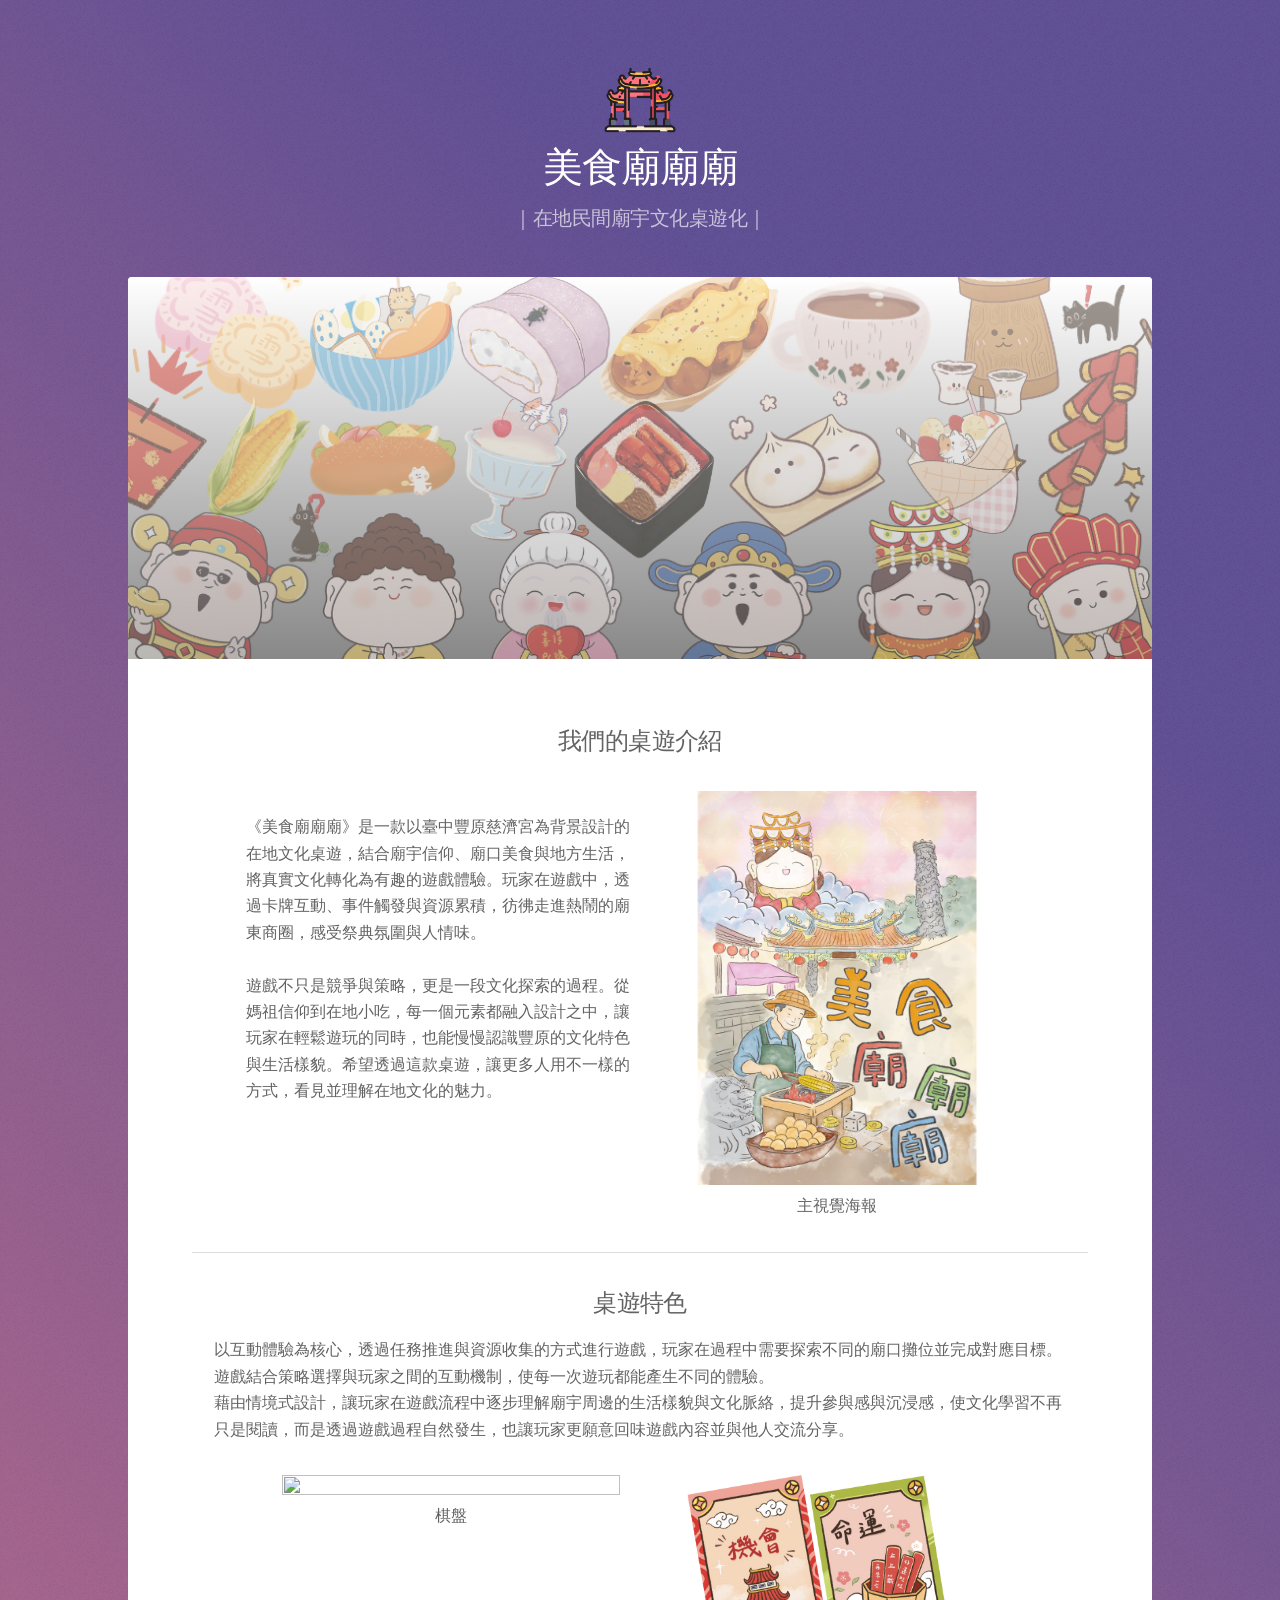
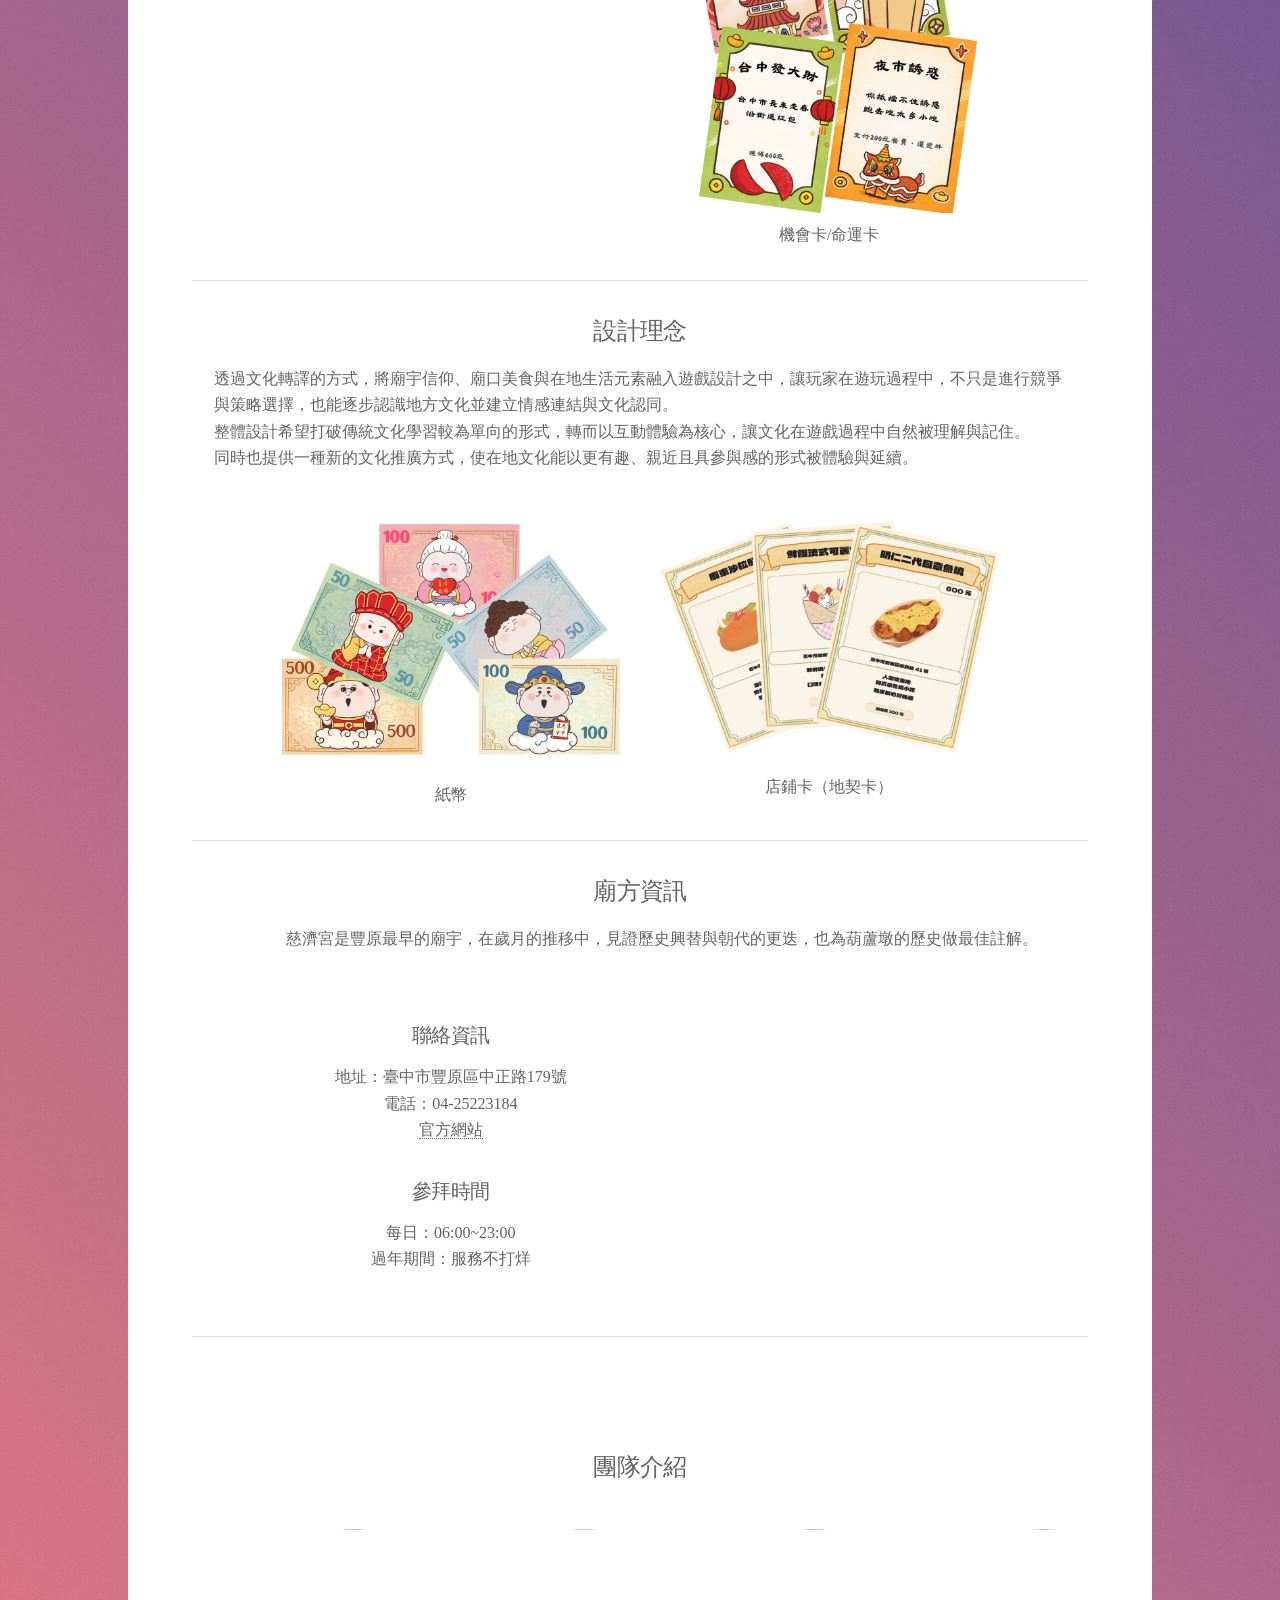
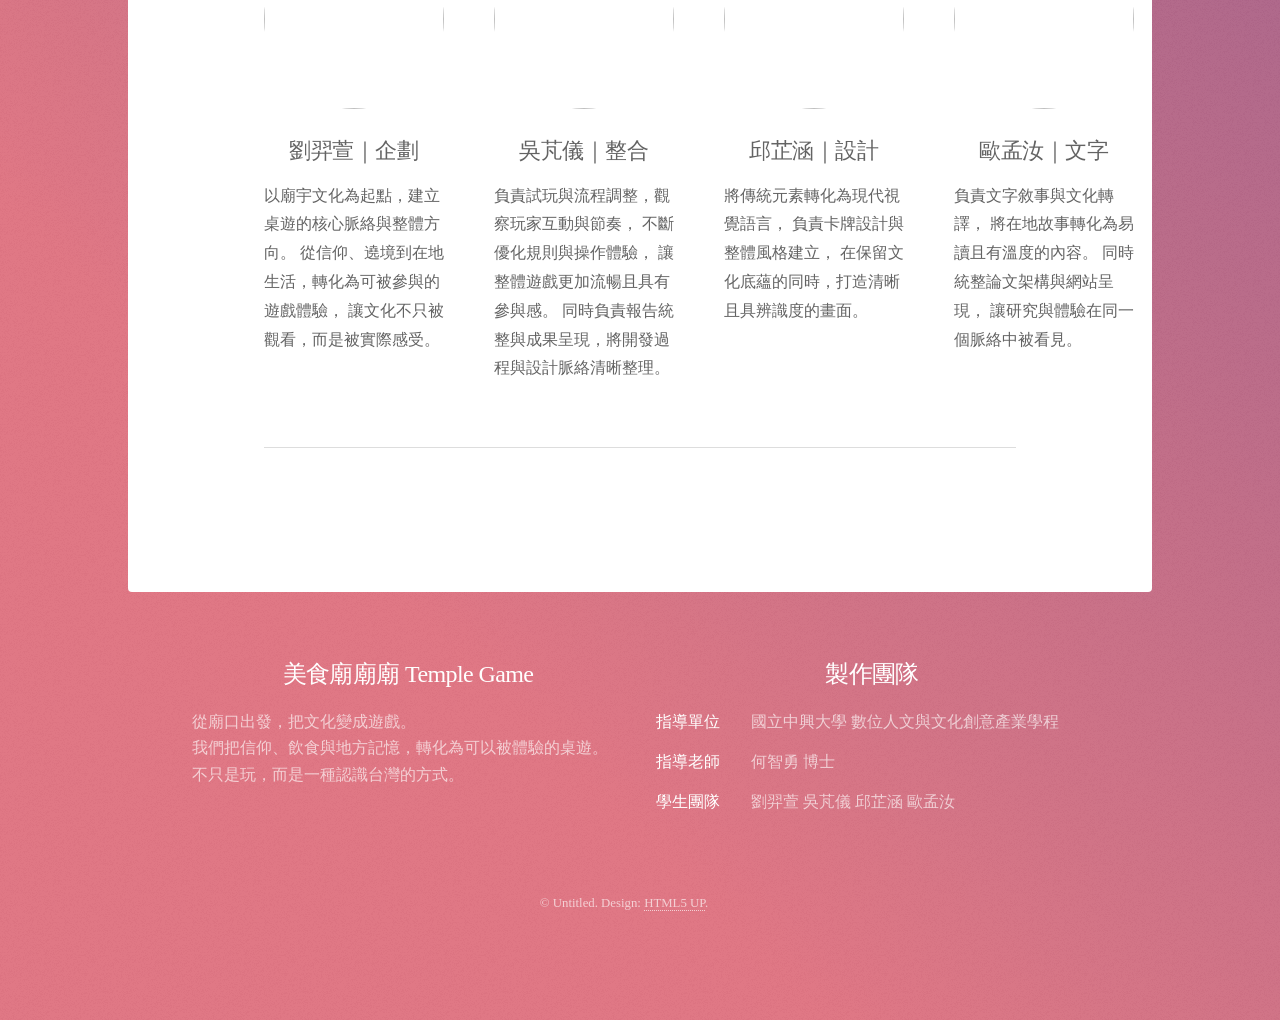
==== commit c182236f: "Add files via upload" ====
--- a/generic.html
+++ b/generic.html
@@ -90,9 +90,53 @@
 								
 								</div>	
 						<hr>
-							</section>
+							
 
+				<section class="voices">
+  <h2>團隊介紹</h2>
+<br>
+  <div class="voice-list">
+    <article class="voice-card">
+      <img src="images/S__145940566.jpg" width="100%" height="100%" alt=""/>
+      <h3>劉羿萱｜企劃</h3>
+      <p>以廟宇文化為起點，建立桌遊的核心脈絡與整體方向。
+從信仰、遶境到在地生活，轉化為可被參與的遊戲體驗，
+讓文化不只被觀看，而是被實際感受。</p>
+    </article>
+
+    <article class="voice-card">
+      <img src="images/SaveClip.App_651564915_18022384280806089_303284544291344301_n.jpg" width="100%" height="100%" alt=""/>
+<h3>吳芃儀｜整合</h3>
+      <p>負責試玩與流程調整，觀察玩家互動與節奏，
+不斷優化規則與操作體驗，
+讓整體遊戲更加流暢且具有參與感。
+同時負責報告統整與成果呈現，將開發過程與設計脈絡清晰整理。</p>
+    </article>
+
+    <article class="voice-card">
+      <img src="images/S__28491915.jpg" width="100%" height="100%" alt=""/>
+<h3>邱芷涵｜設計</h3>
+      <p>將傳統元素轉化為現代視覺語言，
+負責卡牌設計與整體風格建立，
+在保留文化底蘊的同時，打造清晰且具辨識度的畫面。</p>
+    </article>
+
+    <article class="voice-card">
+      <img src="images/未命名設計.png" width="100%" height="100%" alt=""/>
+<h3>歐孟汝｜文字</h3>
+      <p>負責文字敘事與文化轉譯，
+將在地故事轉化為易讀且有溫度的內容。
+同時統整論文架構與網站呈現，
+讓研究與體驗在同一個脈絡中被看見。
+</p>
+    </article>
+  </div>
+					<hr>
+</section>
+				</section>
+				
 					</div>
+	
 
 				<!-- Footer -->
 					<footer id="footer">
--- a/assets/css/main.css
+++ b/assets/css/main.css
@@ -310,12 +310,49 @@
 }
 
 
-
-
-
-
-
-
+.voices {
+  padding: 80px 8%;
+  text-align: center;
+}
+
+.voices h2 {
+  text-align: center;
+  font-family: "jf openhuninn 2 1";
+}
+
+.voice-list {
+  display: grid;
+  grid-template-columns: repeat(4, 1fr);
+  gap: 50px;
+}
+
+.voice-card {
+  text-align: left;
+}
+
+.voice-card img {
+  width: 180px;
+  height: 180px;
+  object-fit: cover;
+  border-radius: 50%;
+  display: block;
+  margin: 0 auto 25px;
+}
+
+.voice-card h3 {
+  font-size: 22px;
+  margin-bottom: 15px;
+  text-align: center;
+}
+
+.voice-card p {
+  font-size: 16px;
+  line-height: 1.8;
+}
+
+.avatar {
+  border: 2px solid #ddd;
+}
 
 	@media screen and (max-width: 480px) {
 
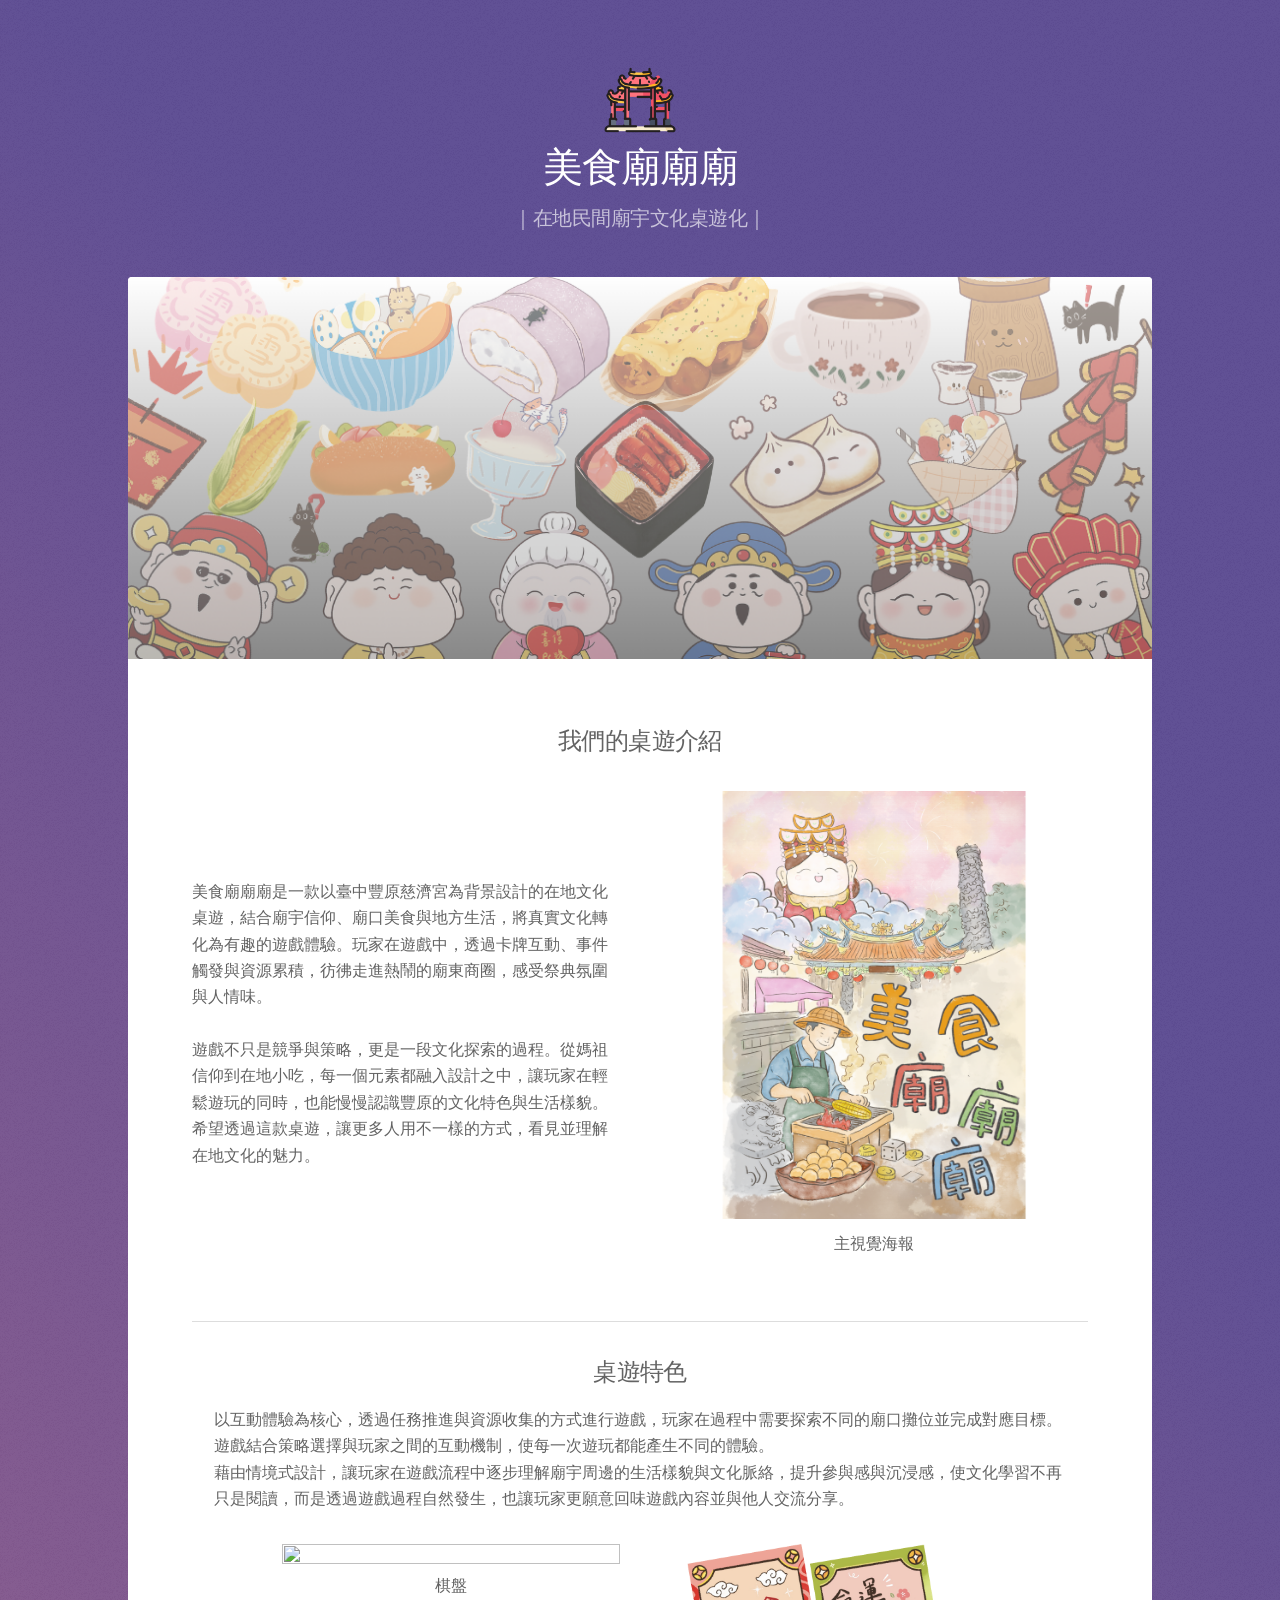
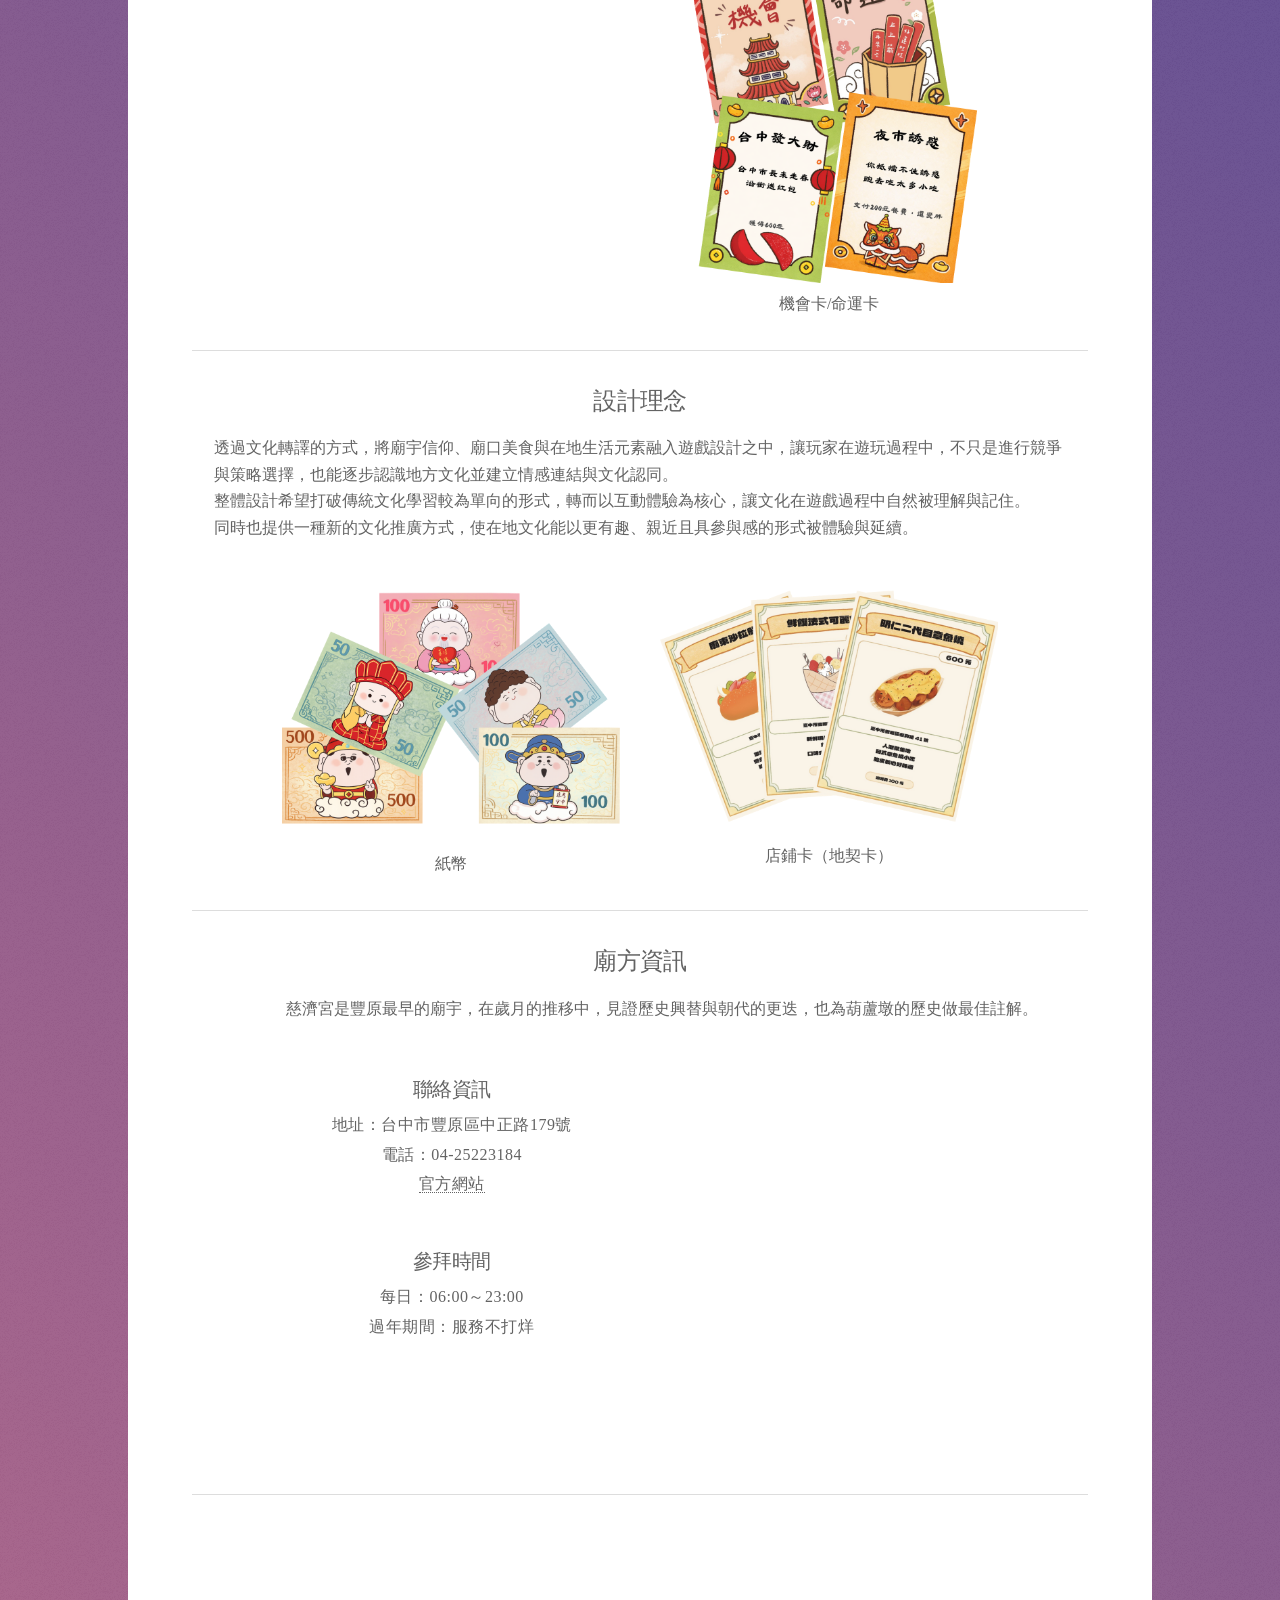
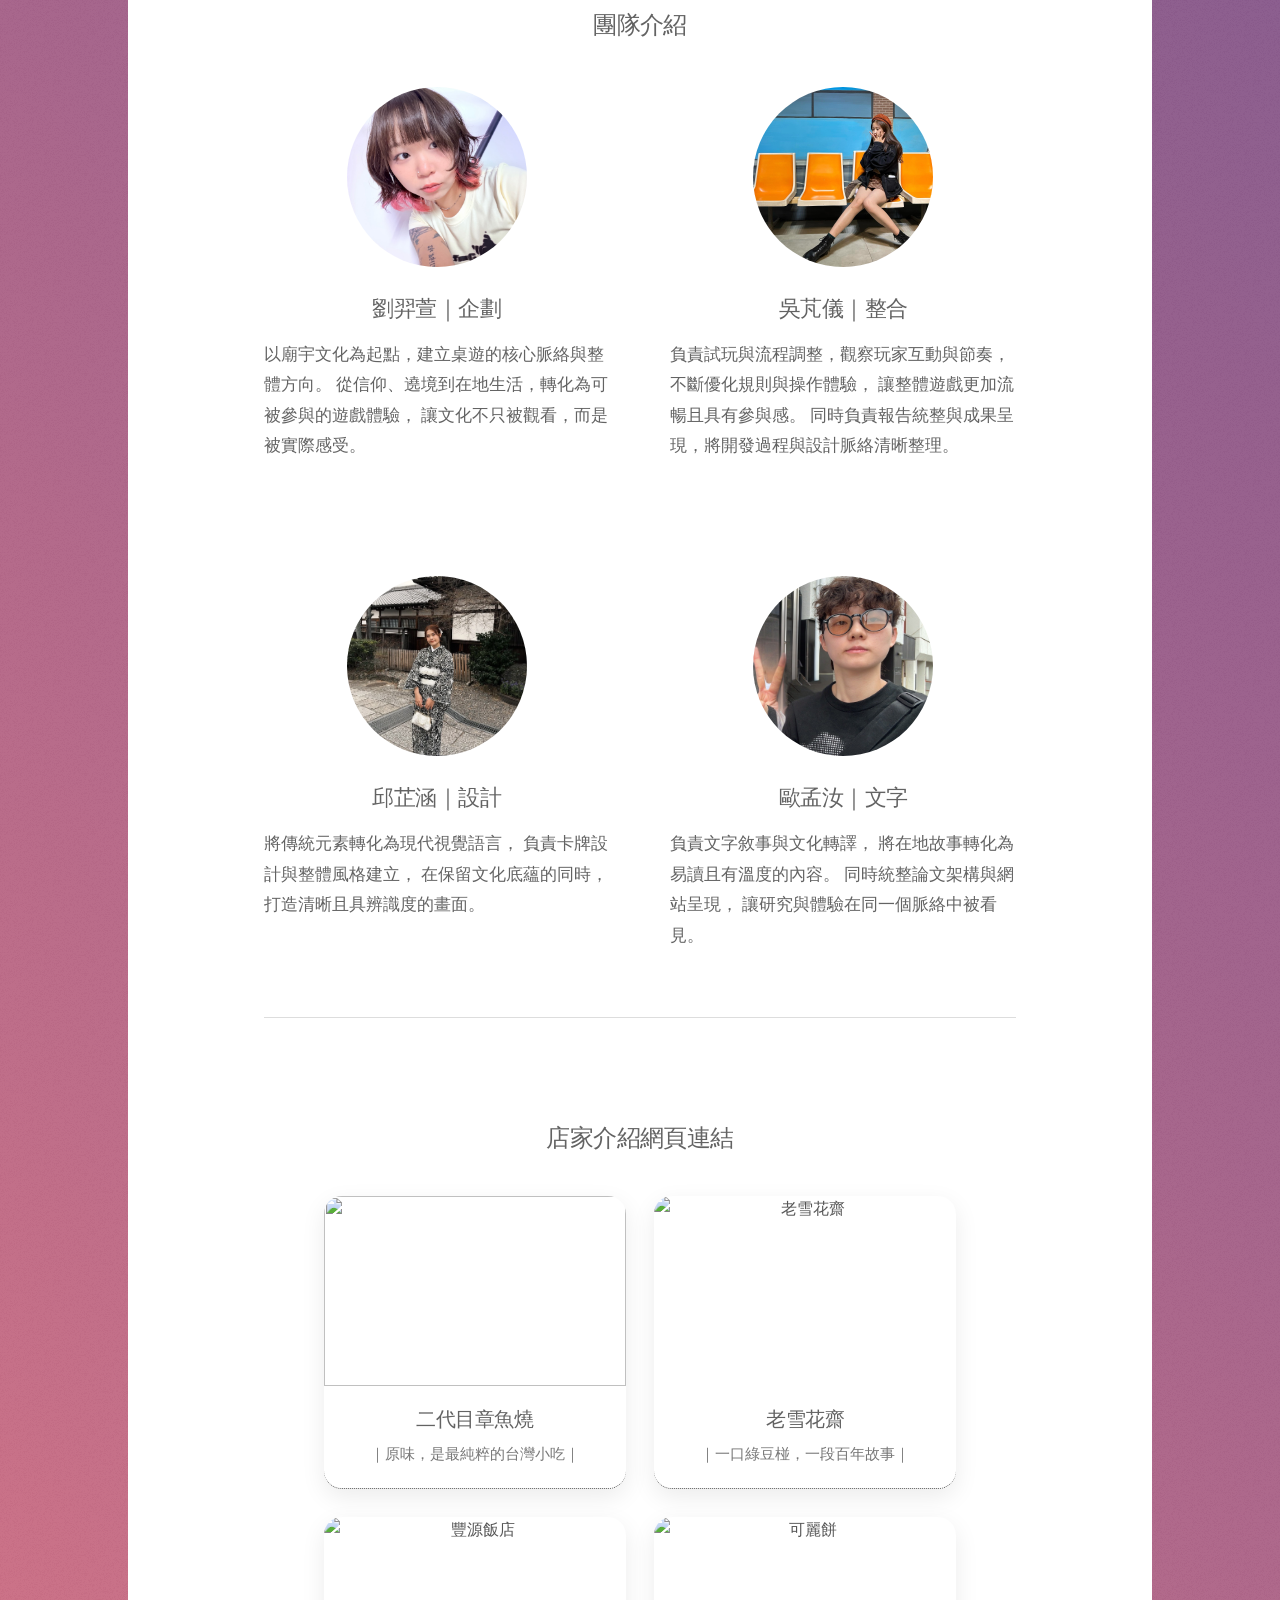
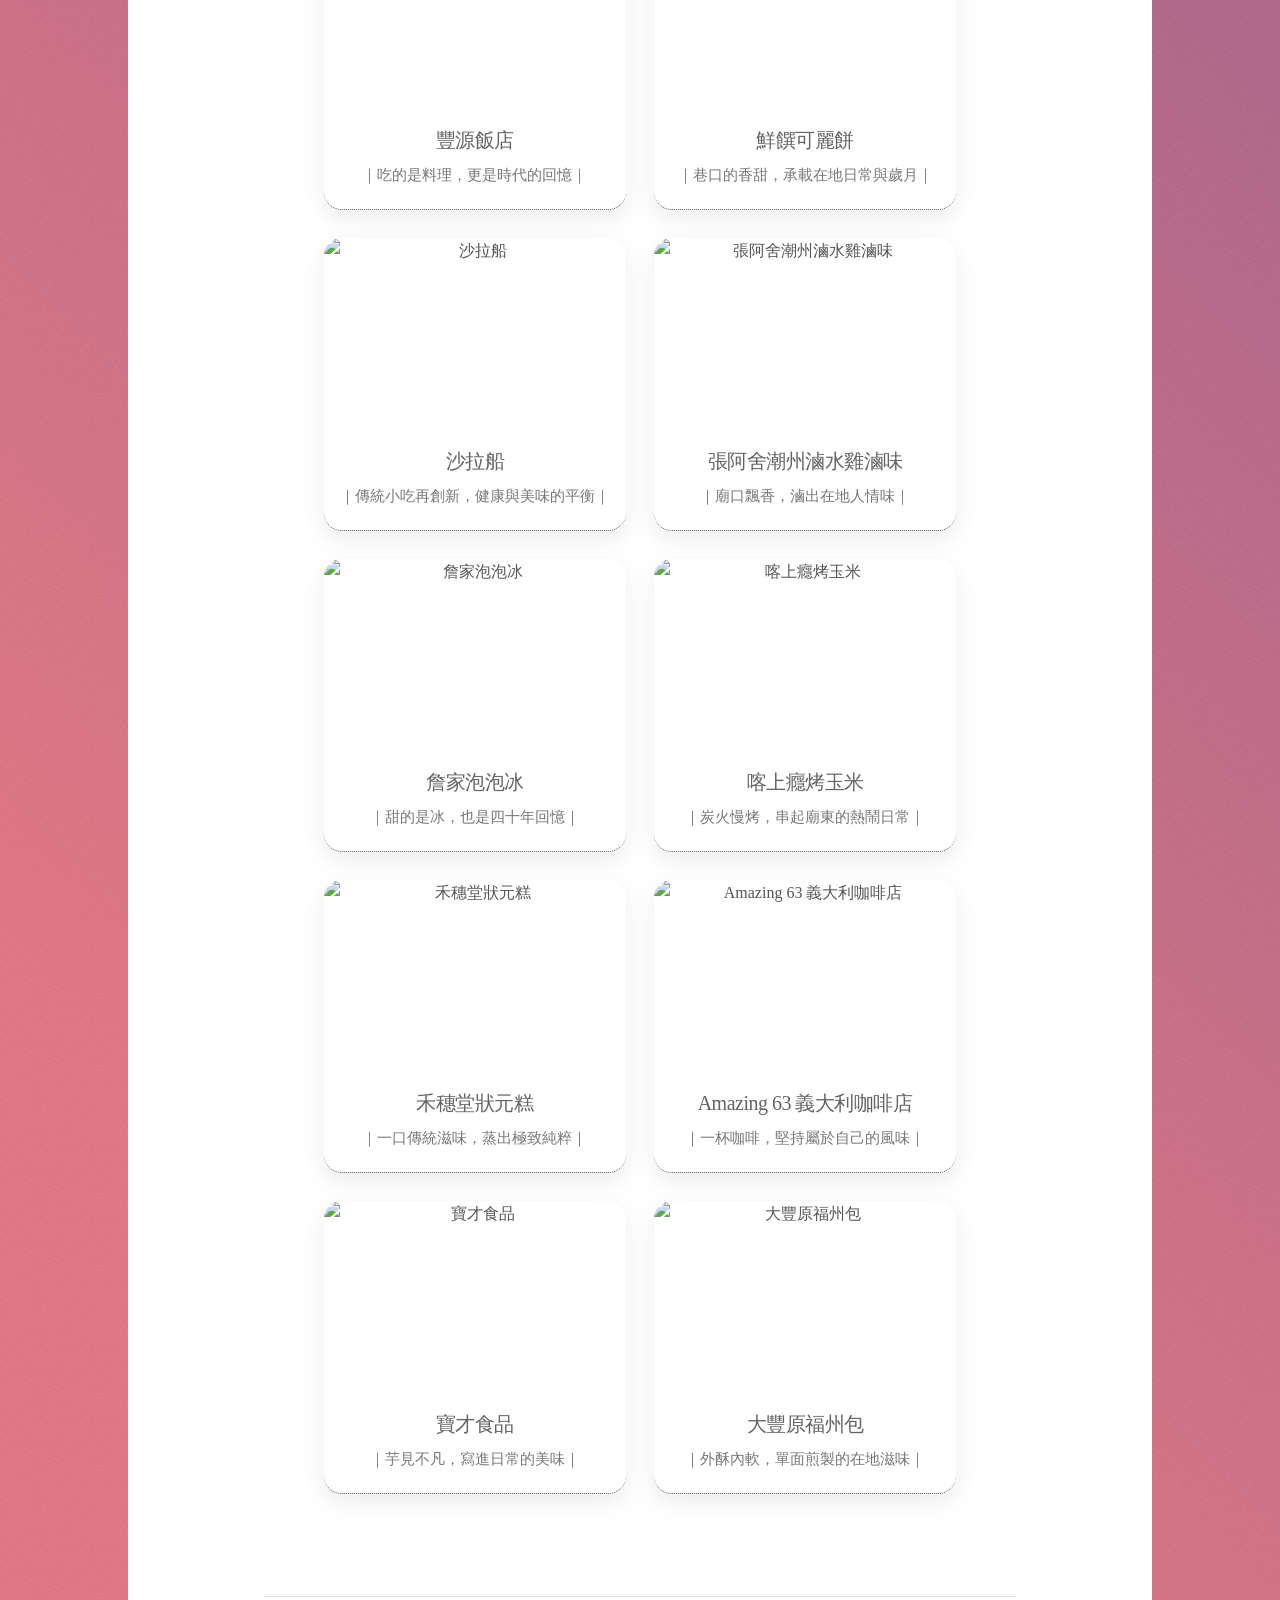
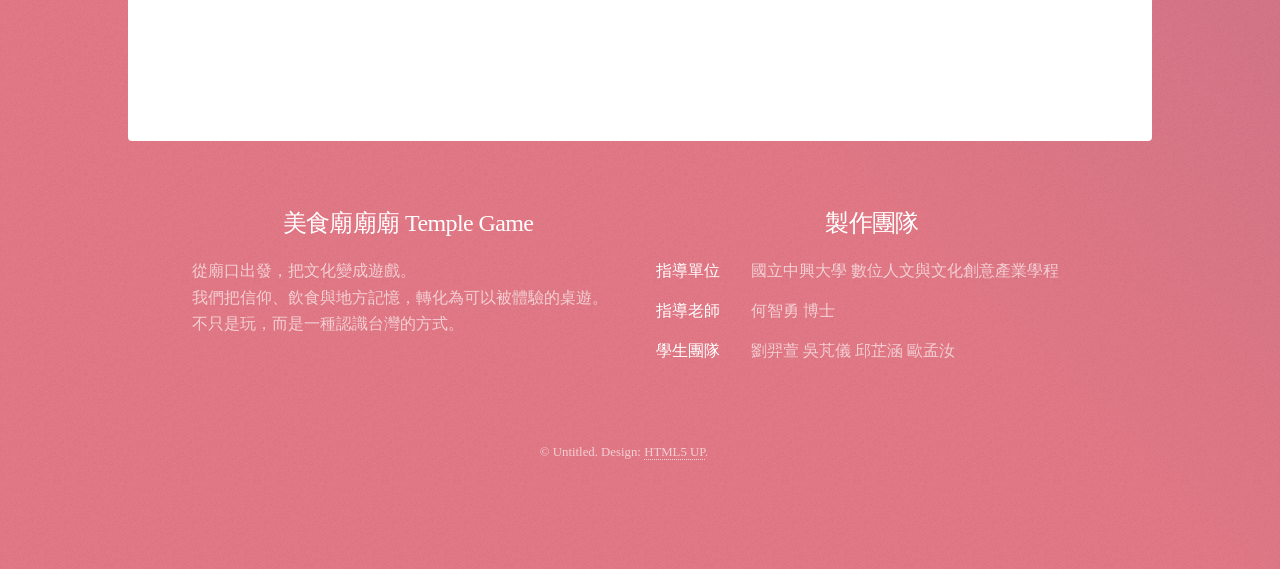
==== commit 339a2048: "Add files via upload" ====
--- a/generic.html
+++ b/generic.html
@@ -32,15 +32,23 @@
 								<span class="image main"><img src="images/頁首.png" width="auto" height="auto" alt=""/></span>
 								<h2>我們的桌遊介紹</h2>
 								<p></p>
-								<div class="container1">
-									<div class="col1">《美食廟廟廟》是一款以臺中豐原慈濟宮為背景設計的在地文化桌遊，結合廟宇信仰、廟口美食與地方生活，將真實文化轉化為有趣的遊戲體驗。玩家在遊戲中，透過卡牌互動、事件觸發與資源累積，彷彿走進熱鬧的廟東商圈，感受祭典氛圍與人情味。
+								<div class="intro-section">
+  
+  <div class="intro-text">
+    <p>美食廟廟廟是一款以臺中豐原慈濟宮為背景設計的在地文化桌遊，結合廟宇信仰、廟口美食與地方生活，將真實文化轉化為有趣的遊戲體驗。玩家在遊戲中，透過卡牌互動、事件觸發與資源累積，彷彿走進熱鬧的廟東商圈，感受祭典氛圍與人情味。
 										<br>
 								<br>
 								遊戲不只是競爭與策略，更是一段文化探索的過程。從媽祖信仰到在地小吃，每一個元素都融入設計之中，讓玩家在輕鬆遊玩的同時，也能慢慢認識豐原的文化特色與生活樣貌。希望透過這款桌遊，讓更多人用不一樣的方式，看見並理解在地文化的魅力。
-									</div>
-									<div class="col2"><img src="images/主視覺海報.png" width="100%" height="100%" alt=""/>主視覺海報</div>
-									
-								</div>
+</p>
+  </div>
+
+  <div class="intro-image">
+ <img src="images/主視覺海報.png" width="100%" height="100%" alt=""/>
+<p>主視覺海報</p>
+  </div>
+
+</div>
+								
 								<hr>
 								
 								<p></p>
@@ -64,31 +72,32 @@
 								  <div class="col6"><img src="images/店鋪卡.png" width="100%" height="90%" alt=""/>店鋪卡（地契卡）</div>
                                 </div>
 								<hr>
+								
 								<h2>廟方資訊</h2>
 								<div class="p3">
 								<p>慈濟宮是豐原最早的廟宇，在歲月的推移中，見證歷史興替與朝代的更迭，也為葫蘆墩的歷史做最佳註解。</p>
 									</div>
-								<div class="container4"> 
-								  <div class="col7">
-									  <h3>聯絡資訊</h3>
-									地址：臺中市豐原區中正路179號
- 									<br>電話：04-25223184
-									  <br><a href="https://www.fyma.com.tw/index.php">官方網站</a>
-									   <p>
-									<h3>參拜時間</h3>
-									每日：06:00~23:00
-									<br>過年期間：服務不打烊
-									  </p></div>
-								
-									
-								  <div class="col8"><iframe src="https://www.google.com/maps/embed?pb=!1m14!1m8!1m3!1d14550.87748679937!2d120.718991!3d24.251592!3m2!1i1024!2i768!4f13.1!3m3!1m2!1s0x34691a0f5cfa299f%3A0x69ab580b40ba8747!2z6LGQ5Y6f5oWI5r-f5a6uKOixkOWOn-WqvSk!5e0!3m2!1szh-TW!2stw!4v1776348699461!5m2!1szh-TW!2stw" width="100%" height="100%" style="border:0;" allowfullscreen="" loading="lazy" referrerpolicy="no-referrer-when-downgrade"></iframe>
-								  
-								  </div>
-								
-								
-								
-								
-								</div>	
+								<div class="info-section">
+
+  <div class="info-text">
+    <h3>聯絡資訊</h3>
+    <p>地址：台中市豐原區中正路179號</p>
+    <p>電話：04-25223184</p>
+    <p><a href="https://www.fyma.com.tw/">官方網站</a></p>
+<br>
+    <h3>參拜時間</h3>
+    <p>每日：06:00～23:00</p>
+	  <p>過年期間：服務不打烊</p>
+									 
+  </div>
+
+  <div class="info-map">
+   <iframe src="https://www.google.com/maps/embed?pb=!1m18!1m12!1m3!1d3637.7193688396064!2d120.7189912!3d24.2515921!2m3!1f0!2f0!3f0!3m2!1i1024!2i768!4f13.1!3m3!1m2!1s0x34691a0f5cfa299f%3A0x69ab580b40ba8747!2z6LGQ5Y6f5oWI5r-f5a6uKOixkOWOn-WqvSk!5e0!3m2!1szh-TW!2stw!4v1777380160733!5m2!1szh-TW!2stw" width="100%" height="100%" style="border:0;" allowfullscreen="" loading="lazy" referrerpolicy="no-referrer-when-downgrade"></iframe>
+  </div>
+
+</div>
+							
+								
 						<hr>
 							
 
@@ -132,6 +141,111 @@
     </article>
   </div>
 					<hr>
+	<section class="shop-section">
+  <h2>店家介紹網頁連結</h2>
+
+  <div class="shop-grid">
+    <a href="https://mimimoumou903.github.io/115042101/" class="shop-card">
+      <img src="images/章魚燒.jpg" width="30%" height="30%" alt=""/>
+      <div class="shop-info">
+        <h3>二代目章魚燒</h3>
+        <p>｜原味，是最純粹的台灣小吃｜</p>
+      </div>
+    </a>
+
+    <a href="https://mimimoumou903.github.io/115042502/" class="shop-card">
+      <img src="images/老雪花齋.JPG" width="30%" height="30%" alt="老雪花齋"/>
+<div class="shop-info">
+  <h3>老雪花齋</h3>
+  <p>｜一口綠豆椪，一段百年故事｜</p>
+</div>
+    </a>
+
+    <a href="https://mimimoumou903.github.io/115042602/" class="shop-card">
+     <img src="images/豐源飯店.JPG" width="30%" height="30%" alt="豐源飯店"/>
+<div class="shop-info">
+  <h3>豐源飯店</h3>
+  <p>｜吃的是料理，更是時代的回憶｜</p>
+</div>
+    </a>
+
+    <a href="https://mimimoumou903.github.io/115042506/" class="shop-card">
+      <img src="images/可麗餅.JPG" width="30%" height="30%" alt="可麗餅"/>
+<div class="shop-info">
+  <h3>鮮饌可麗餅</h3>
+  <p>｜巷口的香甜，承載在地日常與歲月｜</p>
+</div>
+    </a>
+	  
+	  <a href="https://mimimoumou903.github.io/115042301/" class="shop-card">
+     <img src="images/沙拉船.JPG" width="2205" height="2205" alt="沙拉船"/>
+<div class="shop-info">
+  <h3>沙拉船</h3>
+  <p>｜傳統小吃再創新，健康與美味的平衡｜</p>
+</div>
+    </a>
+	  
+	   <a href="https://mimimoumou903.github.io/115042503/" class="shop-card">
+<img src="images/滷味.jpg" width="768" height="1024" alt="張阿舍潮州滷水雞滷味"/>
+<div class="shop-info">
+  <h3>張阿舍潮州滷水雞滷味</h3>
+  <p>｜廟口飄香，滷出在地人情味｜</p>
+</div>
+    </a>
+	  
+	  <a href="https://mimimoumou903.github.io/115042505/" class="shop-card">
+     <img src="images/泡泡冰.png" width="1280" height="853" alt="詹家泡泡冰"/>
+<div class="shop-info">
+  <h3>詹家泡泡冰</h3>
+  <p>｜甜的是冰，也是四十年回憶｜</p>
+</div>
+    </a>
+	  
+	  <a href="https://mimimoumou903.github.io/115042504/" class="shop-card">
+     <img src="images/烤玉米.JPG" width="1530" height="1530" alt="喀上癮烤玉米"/>
+<div class="shop-info">
+  <h3>喀上癮烤玉米</h3>
+  <p>｜炭火慢烤，串起廟東的熱鬧日常｜</p>
+</div>
+    </a>
+	  
+	  <a href="https://mimimoumou903.github.io/115042501/" class="shop-card">
+     <img src="images/狀元糕.jpg" width="2048" height="1536" alt="禾穗堂狀元糕"/>
+<div class="shop-info">
+  <h3>禾穗堂狀元糕</h3>
+  <p>｜一口傳統滋味，蒸出極致純粹｜</p>
+</div>
+    </a>
+	  
+	  <a href="https://mimimoumou903.github.io/115042302/" class="shop-card">
+     <img src="images/咖啡.JPG" width="5712" height="4284" alt="Amazing 63 義大利咖啡店"/>
+<div class="shop-info">
+  <h3>Amazing 63 義大利咖啡店</h3>
+  <p>｜一杯咖啡，堅持屬於自己的風味｜</p>
+</div>
+    </a>
+	  
+	  <a href="https://mimimoumou903.github.io/115042701/" class="shop-card">
+     <img src="images/寶才.JPG" width="4284" height="4837" alt="寶才食品"/>
+<div class="shop-info">
+  <h3>寶才食品</h3>
+  <p>｜芋見不凡，寫進日常的美味｜</p>
+</div>
+    </a>
+	  
+	  <a href="https://mimimoumou903.github.io/115042102/" class="shop-card">
+     <img src="images/福州包.JPG" width="1836" height="1706" alt="大豐原福州包"/>
+<div class="shop-info">
+  <h3>大豐原福州包</h3>
+  <p>｜外酥內軟，單面煎製的在地滋味｜</p>
+</div>
+    </a>
+	  
+  </div>
+</section>				
+					
+		<hr>			
+					
 </section>
 				</section>
 				
--- a/assets/css/main.css
+++ b/assets/css/main.css
@@ -41,6 +41,92 @@
     text-align: center;
     font-family: "jf openhuninn 2 1";
 }
+
+
+
+/* ⭐ 桌機版：左右各一半 */
+.intro-section {
+  display: flex;
+  align-items: center;
+  gap: 40px;
+}
+
+.intro-text,
+.intro-image {
+  width: 50%;   /* 重點：各佔一半 */
+}
+
+/* 圖片設定 */
+.intro-image img {
+  width: 100%;
+  height: auto;
+  display: block;
+}
+
+/* ⭐ 手機版：一條式 */
+@media screen and (max-width: 768px) {
+
+  .intro-section {
+    flex-direction: column;
+    align-items: center;
+  }
+
+
+  .intro-text,
+  .intro-image {
+    width: 100%;   /* 滿版 */
+  }
+
+  .intro-text {
+    text-align: center;
+  }
+
+  .intro-image {
+    text-align: center;
+    margin-top: 20px;
+  }
+
+  .intro-image img {
+    width: 70%;
+    max-width: 260px;
+  }
+}
+.intro-image {
+  width: 50%;
+  text-align: center; /* 讓圖片下方文字置中 */
+}
+
+.intro-image img {
+  width: 100%;
+  height: auto;
+  display: block;
+  margin: 0 auto;
+}
+
+
+
+.intro-image p {
+  text-align: center;
+  margin-top: 12px;
+}
+
+@media screen and (max-width: 768px) {
+  .intro-image {
+    width: 100%;
+    text-align: center;
+  }
+
+  .intro-image img {
+    width: 75%;
+    max-width: 280px;
+  }
+}
+
+
+
+
+
+
 .container1 {
     width: 88%;
     margin-left: auto;
@@ -218,7 +304,61 @@
 
 
 
-
+/* ⭐ 桌機版：左右排 */
+.info-section {
+  display: flex;
+  align-items: flex-start;
+  gap: 40px;
+}
+.info-text {
+    line-height: 1.6;
+    letter-spacing: 0.5px;
+    padding-left: 10%;
+}
+
+.info-text h3 {
+    margin-top: 20px;
+    margin-bottom: 8px;
+    text-align: center;
+}
+
+.info-text p {
+    margin: 4px 0;
+    text-align: center;
+}
+.info-text,
+.info-map {
+  width: 50%;
+}
+
+/* 地圖不要爆版 */
+.info-map iframe {
+  width: 100%;
+  height: 400px;
+  border: 0;
+}
+
+/* ⭐ 手機版：上下排（一條式） */
+@media screen and (max-width: 768px) {
+
+  .info-section {
+    flex-direction: column;  /* 改直排 */
+    align-items: center;
+  }
+
+  .info-text,
+  .info-map {
+    width: 100%;
+  }
+
+  .info-map {
+    margin-top: 20px;
+  }
+
+  .info-map iframe {
+    height: 300px; /* 手機稍微矮一點 */
+  }
+}
 
 
 
@@ -322,8 +462,25 @@
 
 .voice-list {
   display: grid;
-  grid-template-columns: repeat(4, 1fr);
-  gap: 50px;
+  grid-template-columns: repeat(2, 1fr); /* 一列兩個 */
+  gap: 80px 60px; /* 上下間距、左右間距 */
+  max-width: 900px; /* 控制整體寬度，會更精緻 */
+  margin: 0 auto; /* 置中 */
+}
+
+@media (max-width: 600px) {
+  .voice-list {
+    grid-template-columns: 1fr; /* 手機一列一個 */
+    gap: 50px;
+  }
+
+  .voice-card {
+    text-align: center;
+  }
+
+  .voice-card p {
+    text-align: left;
+  }
 }
 
 .voice-card {
@@ -346,9 +503,105 @@
 }
 
 .voice-card p {
-  font-size: 16px;
+  font-size: 17px;
   line-height: 1.8;
 }
+
+
+.shop-section {
+  padding: 70px 8%;
+  text-align: center;
+}
+
+.shop-section h2 {
+  margin-bottom: 40px;
+  color: #555;
+}
+
+.shop-grid {
+  display: grid;
+  grid-template-columns: repeat(2, 1fr);
+  gap: 28px;
+}
+
+.shop-card {
+  display: block;
+  text-decoration: none;
+  color: #555;
+  background: #fff;
+  border-radius: 18px;
+  overflow: hidden;
+  box-shadow: 0 8px 24px rgba(0, 0, 0, 0.08);
+  transition: 0.3s ease;
+}
+
+.shop-card:hover {
+  transform: translateY(-6px);
+  box-shadow: 0 14px 32px rgba(0, 0, 0, 0.12);
+}
+
+.shop-card img {
+  width: 100%;
+  height: 190px;
+  object-fit: cover;
+  display: block;
+}
+
+.shop-info {
+  padding: 18px 16px 22px;
+}
+
+.shop-info h3 {
+  font-size: 20px;
+  margin: 0 0 8px;
+}
+
+.shop-info p {
+  font-size: 15px;
+  line-height: 1.6;
+  margin: 0;
+  color: #777;
+}
+
+/* 平板：3欄 */
+@media screen and (max-width: 1024px) {
+  .shop-grid {
+    grid-template-columns: repeat(2, 1fr);
+  }
+}
+
+/* 手機：2欄 */
+@media screen and (max-width: 768px) {
+  .shop-section {
+    padding: 50px 6%;
+  }
+
+  .shop-grid {
+    grid-template-columns: repeat(1, 1fr);
+    gap: 18px;
+  }
+
+  .shop-card img {
+    height: 130px;
+  }
+
+  .shop-info {
+    padding: 12px 10px 16px;
+  }
+
+  .shop-info h3 {
+    font-size: 16px;
+  }
+
+  .shop-info p {
+    font-size: 13px;
+  }
+}
+
+
+
+
+
 
 .avatar {
   border: 2px solid #ddd;
